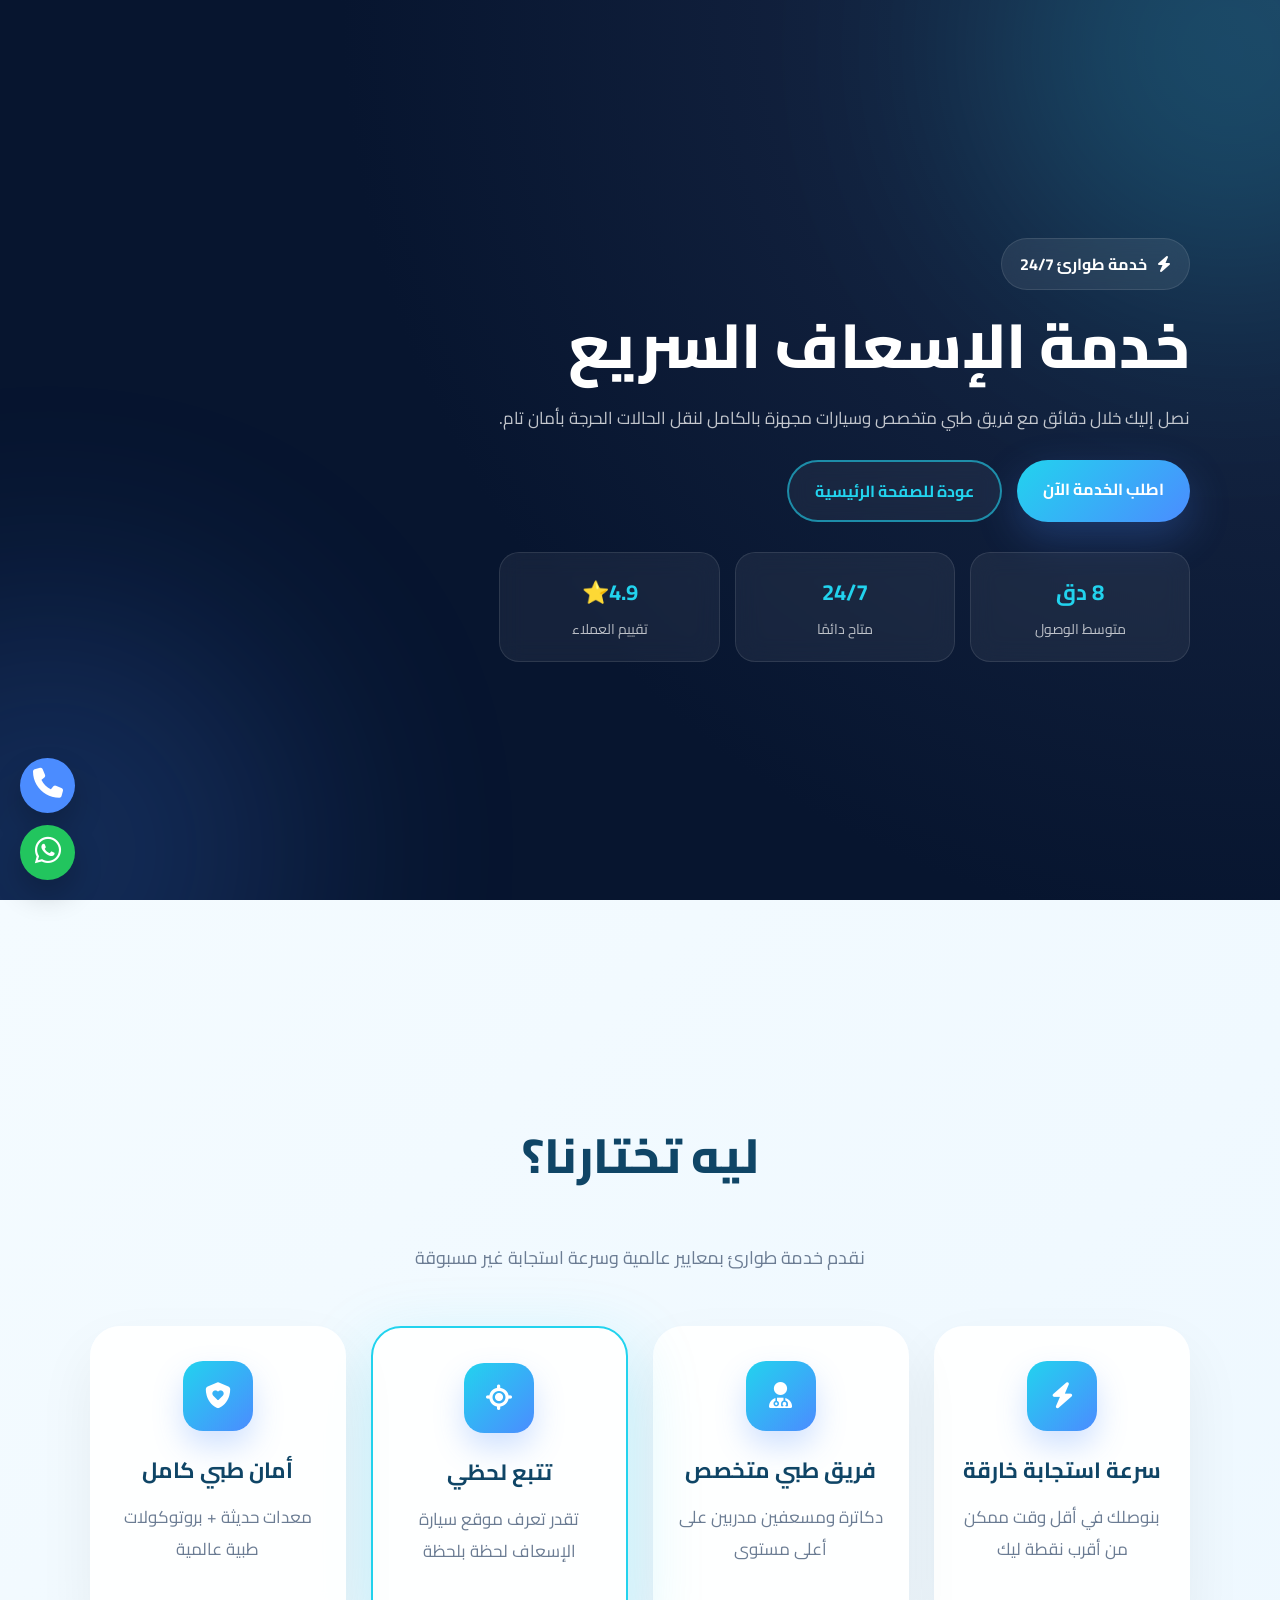
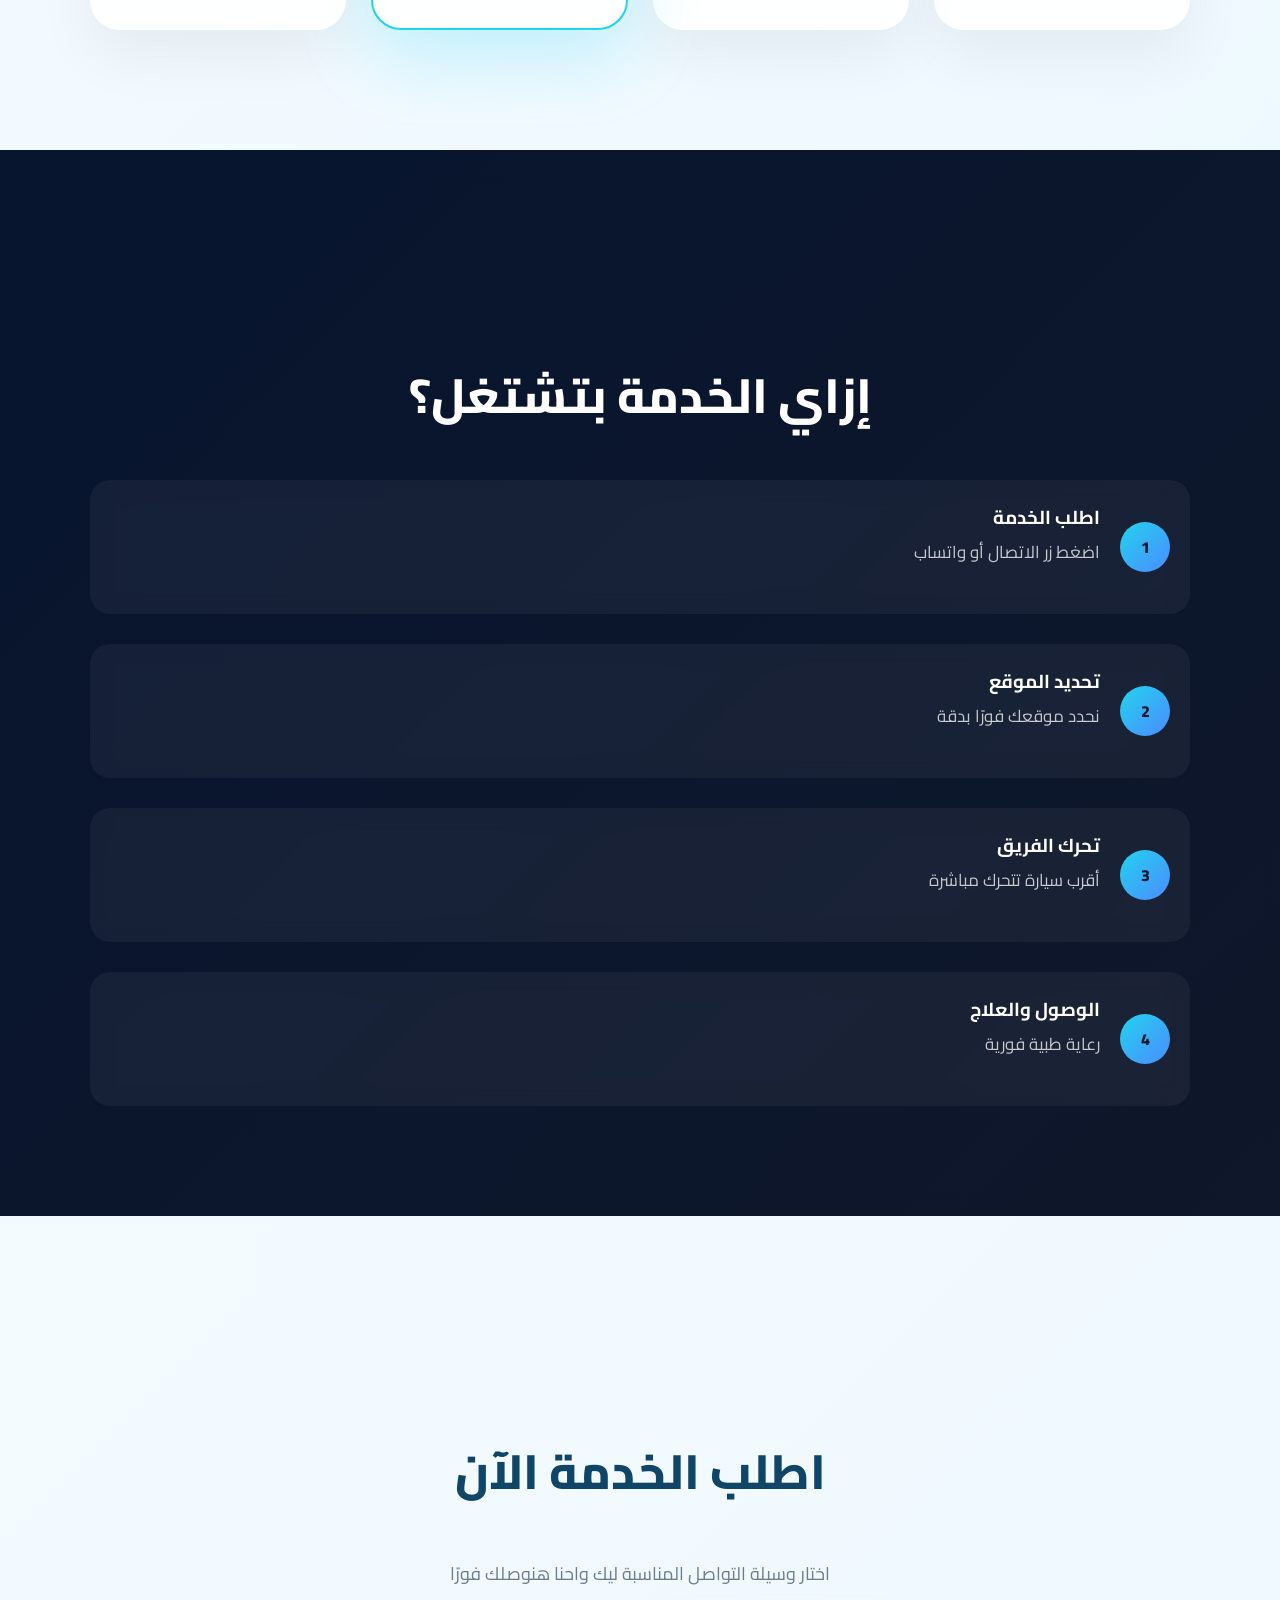
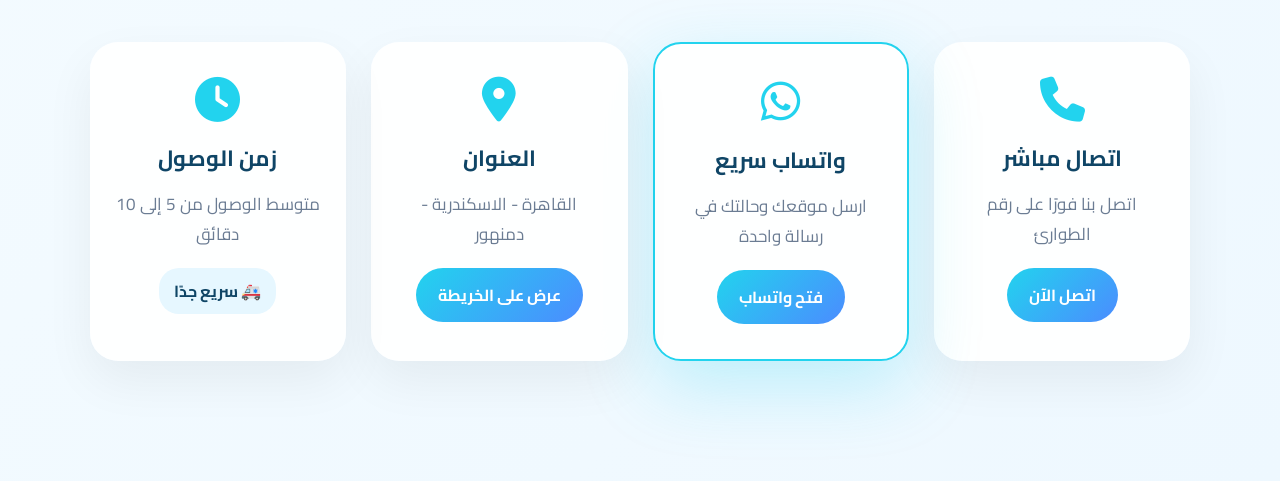
==== services.html @ 2111413b "mm" ====
<!doctype html>
<html lang="ar" dir="rtl">
	<head>
		<meta charset="UTF-8" />
		<meta name="viewport" content="width=device-width, initial-scale=1.0" />
		<title>تفاصيل الخدمة</title>

		<link
			href="https://fonts.googleapis.com/css2?family=Cairo:wght@400;600;700;800&display=swap"
			rel="stylesheet" />

		<link rel="stylesheet" href="services.css" />
		<script defer src="services.js"></script>

		<!-- Icons -->
		<link
			rel="stylesheet"
			href="https://cdnjs.cloudflare.com/ajax/libs/font-awesome/6.5.0/css/all.min.css" />
	</head>

	<body>
		<!-- FLOATING ACTION -->
		<div class="floating-actions">
			<a href="tel:+201107922778" class="fab call"
				><i class="fa fa-phone"></i
			></a>
			<a href="https://wa.me/201107922778" class="fab whatsapp"
				><i class="fa-brands fa-whatsapp"></i
			></a>
		</div>

		<!-- HERO -->
		<section class="service-hero">
			<div class="overlay"></div>

			<div class="hero-content">
				<span class="badge"><i class="fa fa-bolt"></i> خدمة طوارئ 24/7</span>

				<h1>خدمة الإسعاف السريع</h1>

				<p>
					نصل إليك خلال دقائق مع فريق طبي متخصص وسيارات مجهزة بالكامل لنقل
					الحالات الحرجة بأمان تام.
				</p>

				<div class="hero-buttons">
					<a href="tel:+201107922778" class="btn primary">اطلب الخدمة الآن</a>
					<a href="index.html" class="btn outline">عودة للصفحة الرئيسية </a>
				</div>

				<div class="stats-mini">
					<div>
						<h3>8 دق</h3>
						<span>متوسط الوصول</span>
					</div>
					<div>
						<h3>24/7</h3>
						<span>متاح دائمًا</span>
					</div>
					<div>
						<h3>4.9⭐</h3>
						<span>تقييم العملاء</span>
					</div>
				</div>
			</div>
		</section>

		<section class="why-premium">
			<h2 class="section-title">ليه تختارنا؟</h2>
			<p class="sub-title">
				نقدم خدمة طوارئ بمعايير عالمية وسرعة استجابة غير مسبوقة
			</p>

			<div class="why-container">
				<div class="why-card reveal">
					<div class="icon-box"><i class="fa fa-bolt"></i></div>
					<h3>سرعة استجابة خارقة</h3>
					<p>بنوصلك في أقل وقت ممكن من أقرب نقطة ليك</p>
				</div>

				<div class="why-card reveal">
					<div class="icon-box"><i class="fa fa-user-doctor"></i></div>
					<h3>فريق طبي متخصص</h3>
					<p>دكاترة ومسعفين مدربين على أعلى مستوى</p>
				</div>

				<div class="why-card reveal highlight">
					<div class="icon-box"><i class="fa fa-location-crosshairs"></i></div>
					<h3>تتبع لحظي</h3>
					<p>تقدر تعرف موقع سيارة الإسعاف لحظة بلحظة</p>
				</div>

				<div class="why-card reveal">
					<div class="icon-box"><i class="fa fa-shield-heart"></i></div>
					<h3>أمان طبي كامل</h3>
					<p>معدات حديثة + بروتوكولات طبية عالمية</p>
				</div>
			</div>
		</section>

		<!-- STEPS -->
		<section class="steps" id="steps">
			<h2 class="section-title light">إزاي الخدمة بتشتغل؟</h2>

			<div class="timeline">
				<div class="step reveal">
					<span>1</span>
					<div>
						<h3>اطلب الخدمة</h3>
						<p>اضغط زر الاتصال أو واتساب</p>
					</div>
				</div>

				<div class="step reveal">
					<span>2</span>
					<div>
						<h3>تحديد الموقع</h3>
						<p>نحدد موقعك فورًا بدقة</p>
					</div>
				</div>

				<div class="step reveal">
					<span>3</span>
					<div>
						<h3>تحرك الفريق</h3>
						<p>أقرب سيارة تتحرك مباشرة</p>
					</div>
				</div>

				<div class="step reveal">
					<span>4</span>
					<div>
						<h3>الوصول والعلاج</h3>
						<p>رعاية طبية فورية</p>
					</div>
				</div>
			</div>
		</section>

		<!-- CONTACT -->
		<section class="contact-premium" id="contact">
			<h2 class="section-title">اطلب الخدمة الآن</h2>
			<p class="sub-title">
				اختار وسيلة التواصل المناسبة ليك واحنا هنوصلك فورًا
			</p>

			<div class="contact-grid">
				<!-- PHONE -->
				<div class="contact-card reveal">
					<i class="fa fa-phone"></i>
					<h3>اتصال مباشر</h3>
					<p>اتصل بنا فورًا على رقم الطوارئ</p>
					<a href="tel:+201107922778" class="contact-btn">اتصل الآن</a>
				</div>

				<!-- WHATSAPP -->
				<div class="contact-card reveal highlight">
					<i class="fa-brands fa-whatsapp"></i>
					<h3>واتساب سريع</h3>
					<p>ارسل موقعك وحالتك في رسالة واحدة</p>
					<a href="https://wa.me/201107922778" class="contact-btn"
						>فتح واتساب</a
					>
				</div>

				<!-- ADDRESS -->
				<div class="contact-card reveal">
					<i class="fa fa-location-dot"></i>
					<h3>العنوان</h3>
					<p>القاهرة - الاسكندرية - دمنهور</p>
					<a href="index.html#site" class="contact-btn">عرض على الخريطة</a>
				</div>

				<!-- RESPONSE TIME -->
				<div class="contact-card reveal">
					<i class="fa fa-clock"></i>
					<h3>زمن الوصول</h3>
					<p>متوسط الوصول من 5 إلى 10 دقائق</p>
					<span class="badge-time">🚑 سريع جدًا</span>
				</div>
			</div>
		</section>
	</body>
</html>
---- services.css ----
/* =========================
   GLOBAL PREMIUM UPGRADE
========================= */

* {
	margin: 0;
	padding: 0;
	box-sizing: border-box;
	font-family: "Cairo", sans-serif;
}

body {
	background: #f4fbff;
	overflow-x: hidden;
	color: #0f4566;
}

/* Smooth scrolling */
html {
	scroll-behavior: smooth;
}

/* =========================
   HERO (ULTRA PREMIUM)
========================= */

.service-hero {
	min-height: 100vh;
	display: flex;
	align-items: center;
	padding: 100px 7%;
	position: relative;
	overflow: hidden;

	background: radial-gradient(circle at top right, #1b2b4a, #07152f 60%);
}

/* Animated glow blobs */
.service-hero::before,
.service-hero::after {
	content: "";
	position: absolute;
	width: 500px;
	height: 500px;
	border-radius: 50%;
	filter: blur(120px);
	opacity: 0.2;
	animation: floatGlow 8s ease-in-out infinite;
}

.service-hero::before {
	background: #22d3ee;
	top: -200px;
	right: -200px;
}

.service-hero::after {
	background: #4b8cff;
	bottom: -200px;
	left: -200px;
	animation-delay: 2s;
}

@keyframes floatGlow {
	0%,
	100% {
		transform: translateY(0) scale(1);
	}
	50% {
		transform: translateY(40px) scale(1.1);
	}
}

/* HERO CONTENT */
.hero-content {
	position: relative;
	max-width: 750px;
	animation: fadeUp 1s ease;
}

@keyframes fadeUp {
	from {
		opacity: 0;
		transform: translateY(40px);
	}
	to {
		opacity: 1;
		transform: translateY(0);
	}
}

/* BADGE */
.badge {
	display: inline-flex;
	align-items: center;
	gap: 10px;

	padding: 10px 18px;
	border-radius: 50px;

	background: rgba(255, 255, 255, 0.08);
	backdrop-filter: blur(12px);

	color: #fff;
	font-weight: 700;

	border: 1px solid rgba(255, 255, 255, 0.1);

	margin-bottom: 18px;
	transition: 0.3s;
}

.badge:hover {
	transform: translateY(-2px);
}

/* TITLE */
h1 {
	font-size: clamp(38px, 5vw, 62px);
	font-weight: 800;
	color: #fff;
	line-height: 1.2;
	margin-bottom: 18px;
}

/* TEXT */
p {
	font-size: 17px;
	line-height: 2;
	color: rgba(255, 255, 255, 0.75);
	margin-bottom: 25px;
}

/* =========================
   BUTTONS
========================= */

.hero-buttons {
	display: flex;
	gap: 15px;
	flex-wrap: wrap;
}

.btn {
	padding: 14px 26px;
	border-radius: 50px;
	font-weight: 700;
	text-decoration: none;
	transition: 0.35s;
	position: relative;
	overflow: hidden;
}

/* PRIMARY */
.primary {
	background: linear-gradient(135deg, #22d3ee, #4b8cff);
	color: white;
	box-shadow: 0 15px 40px rgba(75, 140, 255, 0.25);
}

.primary:hover {
	transform: translateY(-5px);
}

/* OUTLINE */
.outline {
	border: 2px solid rgba(34, 211, 238, 0.6);
	color: #22d3ee;
	background: rgba(255, 255, 255, 0.05);
	backdrop-filter: blur(10px);
}

.outline:hover {
	background: #22d3ee;
	color: #07152f;
	transform: translateY(-5px);
}

/* =========================
   MINI STATS (ULTRA CARD)
========================= */

.stats-mini {
	display: flex;
	gap: 15px;
	margin-top: 30px;
	flex-wrap: wrap;
}

.stats-mini div {
	flex: 1;
	min-width: 120px;

	background: rgba(255, 255, 255, 0.06);
	border: 1px solid rgba(255, 255, 255, 0.1);

	padding: 18px;
	border-radius: 20px;

	text-align: center;
	backdrop-filter: blur(12px);

	transition: 0.3s;
}

.stats-mini div:hover {
	transform: translateY(-6px);
	background: rgba(255, 255, 255, 0.1);
}

.stats-mini h3 {
	color: #22d3ee;
	font-size: 22px;
}

.stats-mini span {
	color: rgba(255, 255, 255, 0.7);
	font-size: 14px;
}

/* =========================
   WHY SECTION (CARDS ULTRA)
========================= */

.section-title {
	text-align: center;
	font-size: clamp(30px, 4vw, 48px);
	margin: 90px 0 40px;
	font-weight: 800;
}

.grid {
	display: grid;
	grid-template-columns: repeat(auto-fit, minmax(230px, 1fr));
	gap: 25px;
	padding: 0 7%;
}

.card {
	background: rgba(255, 255, 255, 0.9);
	backdrop-filter: blur(15px);

	border-radius: 25px;
	padding: 35px;

	text-align: center;

	box-shadow: 0 20px 50px rgba(0, 0, 0, 0.06);

	transition: 0.4s;
	position: relative;
	overflow: hidden;
}

.card::before {
	content: "";
	position: absolute;
	top: 0;
	left: 0;
	width: 100%;
	height: 0%;
	background: linear-gradient(135deg, #22d3ee, #4b8cff);
	transition: 0.4s;
	z-index: 0;
}

.card:hover::before {
	height: 100%;
}

.card * {
	position: relative;
	z-index: 2;
}

.card:hover {
	transform: translateY(-12px);
}

.card i {
	font-size: 40px;
	color: #22d3ee;
	margin-bottom: 15px;
	transition: 0.3s;
}

.card:hover i,
.card:hover h3,
.card:hover p {
	color: #fff;
}

/* =========================
   STEPS (PREMIUM TIMELINE)
========================= */

.steps {
	background: linear-gradient(135deg, #07152f, #0f172a);
	color: white;
	padding: 110px 7%;
}

.timeline {
	display: flex;
	flex-direction: column;
	gap: 30px;
}

.step {
	display: flex;
	gap: 20px;
	align-items: center;

	padding: 20px;
	border-radius: 20px;

	background: rgba(255, 255, 255, 0.05);
	backdrop-filter: blur(10px);

	transition: 0.4s;
}

.step:hover {
	transform: translateX(-8px);
	background: rgba(255, 255, 255, 0.08);
}

.step span {
	width: 50px;
	height: 50px;
	border-radius: 50%;

	display: flex;
	align-items: center;
	justify-content: center;

	background: linear-gradient(135deg, #22d3ee, #4b8cff);
	font-weight: 800;
	color: #07152f;
}

/* =========================
   CONTACT (ULTRA CLEAN)
========================= */

.contact {
	padding: 110px 7%;
}

.contact-box {
	max-width: 650px;
	margin: auto;

	display: flex;
	flex-direction: column;
	gap: 15px;

	background: white;
	padding: 40px;
	border-radius: 30px;

	box-shadow: 0 25px 60px rgba(0, 0, 0, 0.08);
}

input,
textarea {
	padding: 15px;
	border-radius: 15px;

	border: 2px solid transparent;
	background: #f4fbff;

	transition: 0.3s;
}

input:focus,
textarea:focus {
	border-color: #22d3ee;
	outline: none;
	transform: scale(1.02);
}

button {
	padding: 15px;
	border: none;
	border-radius: 20px;

	background: linear-gradient(135deg, #22d3ee, #4b8cff);
	color: white;

	font-weight: 700;
	cursor: pointer;

	transition: 0.3s;
}

button:hover {
	transform: translateY(-5px);
	box-shadow: 0 20px 40px rgba(75, 140, 255, 0.25);
}

/* =========================
   FLOATING BUTTONS
========================= */

.floating-actions {
	position: fixed;
	bottom: 20px;
	left: 20px;
	display: flex;
	flex-direction: column;
	gap: 12px;
	z-index: 999;
}

.fab {
	width: 55px;
	height: 55px;

	display: flex;
	align-items: center;
	justify-content: center;

	border-radius: 50%;
	color: white;

	box-shadow: 0 15px 30px rgba(0, 0, 0, 0.2);

	transition: 0.3s;
}

.fab:hover {
	transform: scale(1.1) rotate(5deg);
}

.call {
	background: #4b8cff;
	text-align: center;
}
.whatsapp {
	background: #22c55e;
	text-align: center;
}

.call i {
	text-align: center;
	font-size: 30px;
	padding: 10px;
}

.whatsapp i {
	text-align: center;
	font-size: 30px;
	padding: 10px;
}

/* =========================
   SCROLL REVEAL
========================= */

.reveal {
	opacity: 0;
	transform: translateY(60px);
	transition: 0.8s ease;
}

.reveal.active {
	opacity: 1;
	transform: translateY(0);
}

/* =========================
   CONTACT PREMIUM HUB
========================= */

.contact-premium {
	padding: 120px 7%;
	background: linear-gradient(135deg, #f4fbff, #eef8ff);
	text-align: center;
}

/* TITLE */
.sub-title {
	color: #6b7c93;
	margin-bottom: 50px;
	font-size: 18px;
}

/* GRID */
.contact-grid {
	display: grid;
	grid-template-columns: repeat(auto-fit, minmax(240px, 1fr));
	gap: 25px;
}

/* CARD */
.contact-card {
	background: rgba(255, 255, 255, 0.9);
	backdrop-filter: blur(15px);

	padding: 35px 25px;
	border-radius: 28px;

	box-shadow: 0 20px 50px rgba(0, 0, 0, 0.06);

	transition: 0.4s;
	position: relative;
	overflow: hidden;
}

/* Hover glow layer */
.contact-card::before {
	content: "";
	position: absolute;
	top: 0;
	left: 0;

	width: 100%;
	height: 0%;

	background: linear-gradient(135deg, #22d3ee, #4b8cff);
	transition: 0.4s;
	z-index: 0;
}

.contact-card:hover::before {
	height: 100%;
}

.contact-card * {
	position: relative;
	z-index: 2;
}

.contact-card:hover {
	transform: translateY(-12px);
}

/* ICON */
.contact-card i {
	font-size: 45px;
	color: #22d3ee;
	margin-bottom: 15px;
	transition: 0.3s;
}

.contact-card h3 {
	font-size: 22px;
	color: #0f4566;
	margin-bottom: 10px;
}

.contact-card p {
	color: #6b7c93;
	line-height: 1.8;
	margin-bottom: 18px;
}

/* BUTTON */
.contact-btn {
	display: inline-block;
	padding: 12px 22px;

	border-radius: 30px;
	text-decoration: none;

	background: linear-gradient(135deg, #22d3ee, #4b8cff);
	color: white;

	font-weight: 700;

	transition: 0.3s;
}

.contact-btn:hover {
	transform: scale(1.05);
}

/* SPECIAL BADGE */
.badge-time {
	display: inline-block;
	padding: 8px 15px;
	border-radius: 20px;

	background: #e6f7ff;
	color: #0f4566;

	font-weight: 700;
}

/* HIGHLIGHT CARD */
.highlight {
	border: 2px solid #22d3ee;
	box-shadow: 0 20px 60px rgba(34, 211, 238, 0.2);
}

/* =========================
   RESPONSIVE IMPROVEMENTS
========================= */

@media (max-width: 768px) {
	.contact-premium {
		padding: 80px 5%;
	}

	.contact-card {
		padding: 28px 20px;
	}

	.contact-card i {
		font-size: 38px;
	}
}

@media (max-width: 480px) {
	.contact-grid {
		grid-template-columns: 1fr;
	}

	.sub-title {
		font-size: 15px;
	}

	.contact-card h3 {
		font-size: 20px;
	}
}

/* =========================
   REVEAL ANIMATION FIX
========================= */

.reveal {
	opacity: 0;
	transform: translateY(50px);
	transition: 0.8s ease;
}

.reveal.active {
	opacity: 1;
	transform: translateY(0);
}

/* =========================
   WHY CHOOSE US PREMIUM
========================= */

.why-premium {
	padding: 120px 7%;
	background: linear-gradient(135deg, #f4fbff, #eef8ff);
	text-align: center;
}

/* subtitle */
.sub-title {
	color: #6b7c93;
	margin-bottom: 50px;
	font-size: 18px;
}

/* container */
.why-container {
	display: grid;
	grid-template-columns: repeat(auto-fit, minmax(240px, 1fr));
	gap: 25px;
}

/* CARD */
.why-card {
	background: rgba(255, 255, 255, 0.9);
	backdrop-filter: blur(16px);

	padding: 35px 25px;
	border-radius: 30px;

	box-shadow: 0 25px 60px rgba(0, 0, 0, 0.06);

	transition: 0.4s ease;
	position: relative;
	overflow: hidden;
}

/* glow layer */
.why-card::before {
	content: "";
	position: absolute;
	width: 100%;
	height: 0%;
	top: 0;
	left: 0;

	background: linear-gradient(135deg, #22d3ee, #4b8cff);
	transition: 0.4s;
	z-index: 0;
}

.why-card:hover::before {
	height: 100%;
}

.why-card * {
	position: relative;
	z-index: 2;
}

.why-card:hover {
	transform: translateY(-12px) scale(1.02);
}

/* ICON */
.icon-box {
	width: 70px;
	height: 70px;

	margin: 0 auto 18px;

	border-radius: 20px;

	background: linear-gradient(135deg, #22d3ee, #4b8cff);

	display: flex;
	align-items: center;
	justify-content: center;

	color: white;
	font-size: 26px;

	box-shadow: 0 15px 30px rgba(75, 140, 255, 0.25);

	transition: 0.4s;
}

/* text */
.why-card h3 {
	font-size: 22px;
	color: #0f4566;
	margin-bottom: 10px;
	transition: 0.3s;
}

.why-card p {
	color: #6b7c93;
	line-height: 1.9;
	transition: 0.3s;
}

/* hover effect text */
.why-card:hover h3,
.why-card:hover p {
	color: #fff;
}

.why-card:hover .icon-box {
	transform: rotate(-10deg) scale(1.1);
}

/* SPECIAL CARD */
.highlight {
	border: 2px solid #22d3ee;
	box-shadow: 0 25px 70px rgba(34, 211, 238, 0.25);
}

/* =========================
   RESPONSIVE
========================= */

@media (max-width: 768px) {
	.why-premium {
		padding: 80px 5%;
	}

	.why-card {
		padding: 28px 20px;
	}

	.icon-box {
		width: 60px;
		height: 60px;
		font-size: 22px;
	}
}

@media (max-width: 480px) {
	.why-container {
		grid-template-columns: 1fr;
	}

	.why-card h3 {
		font-size: 20px;
	}
}
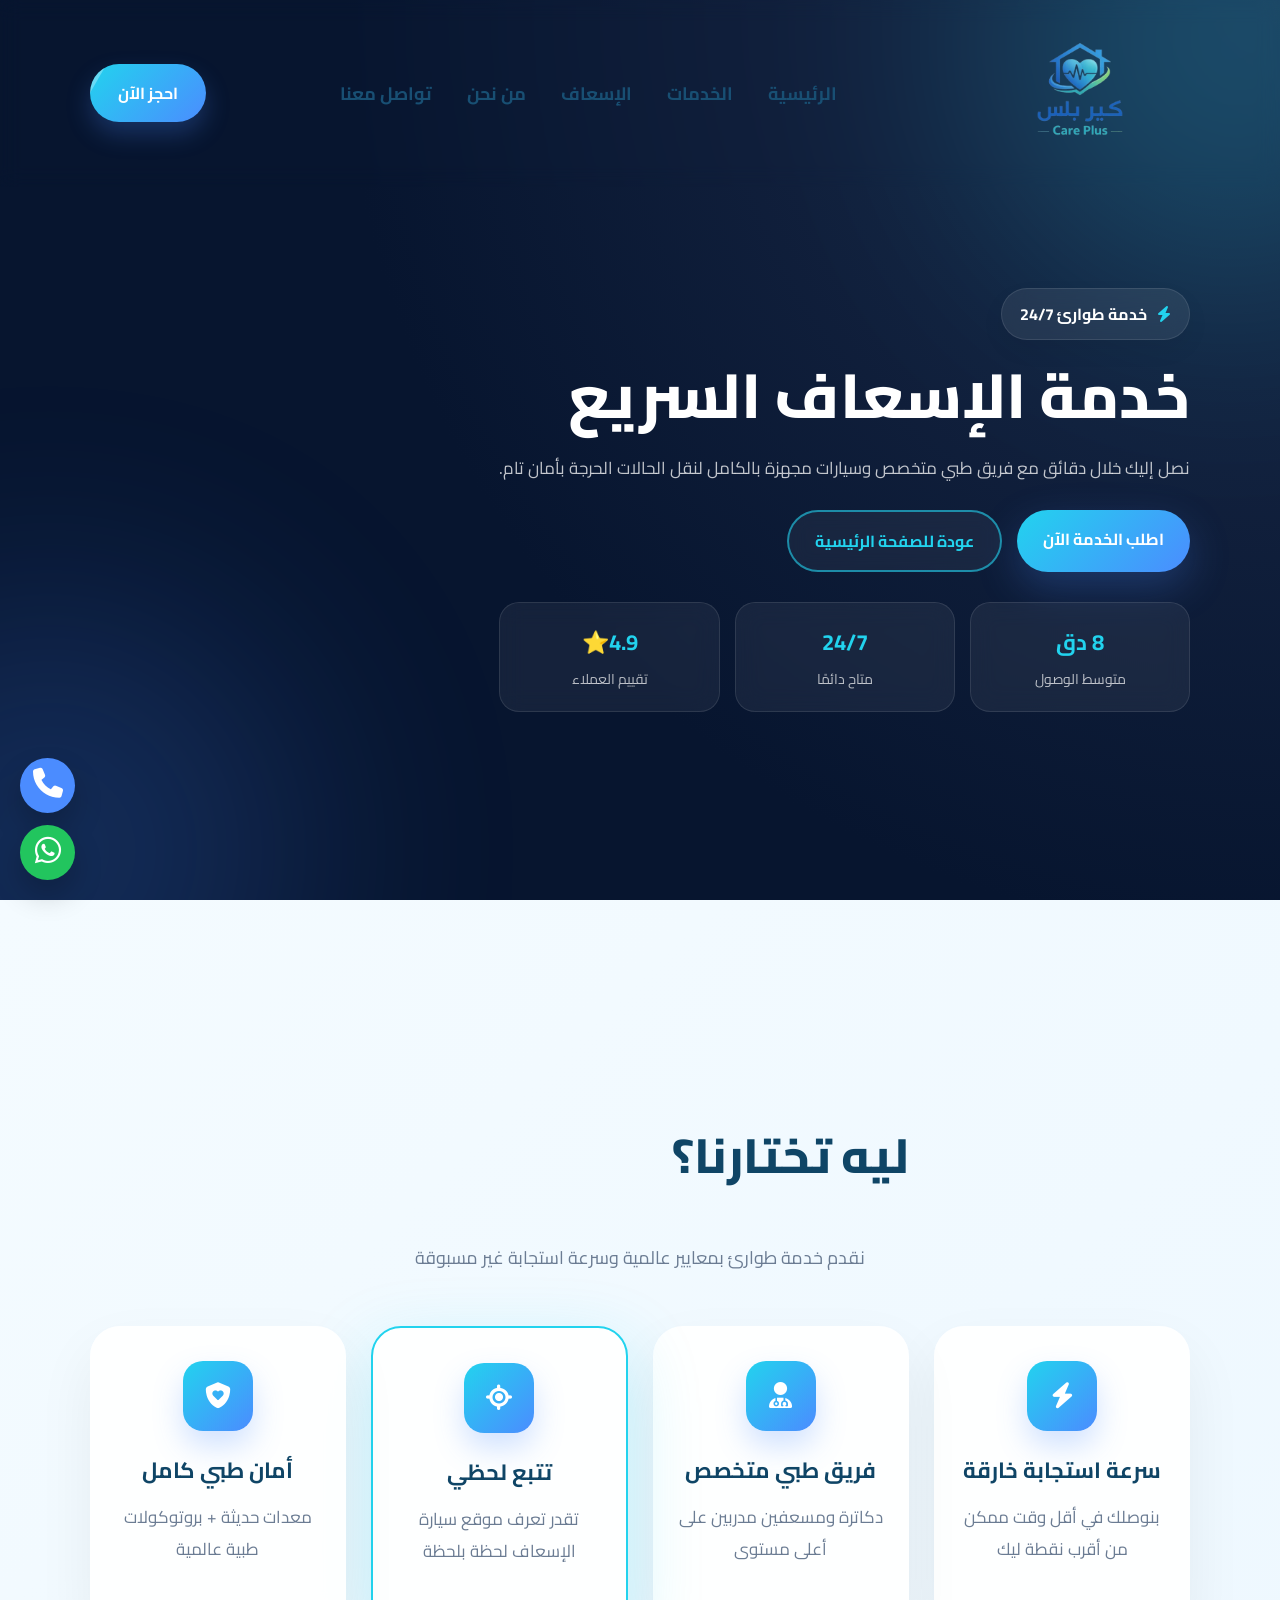
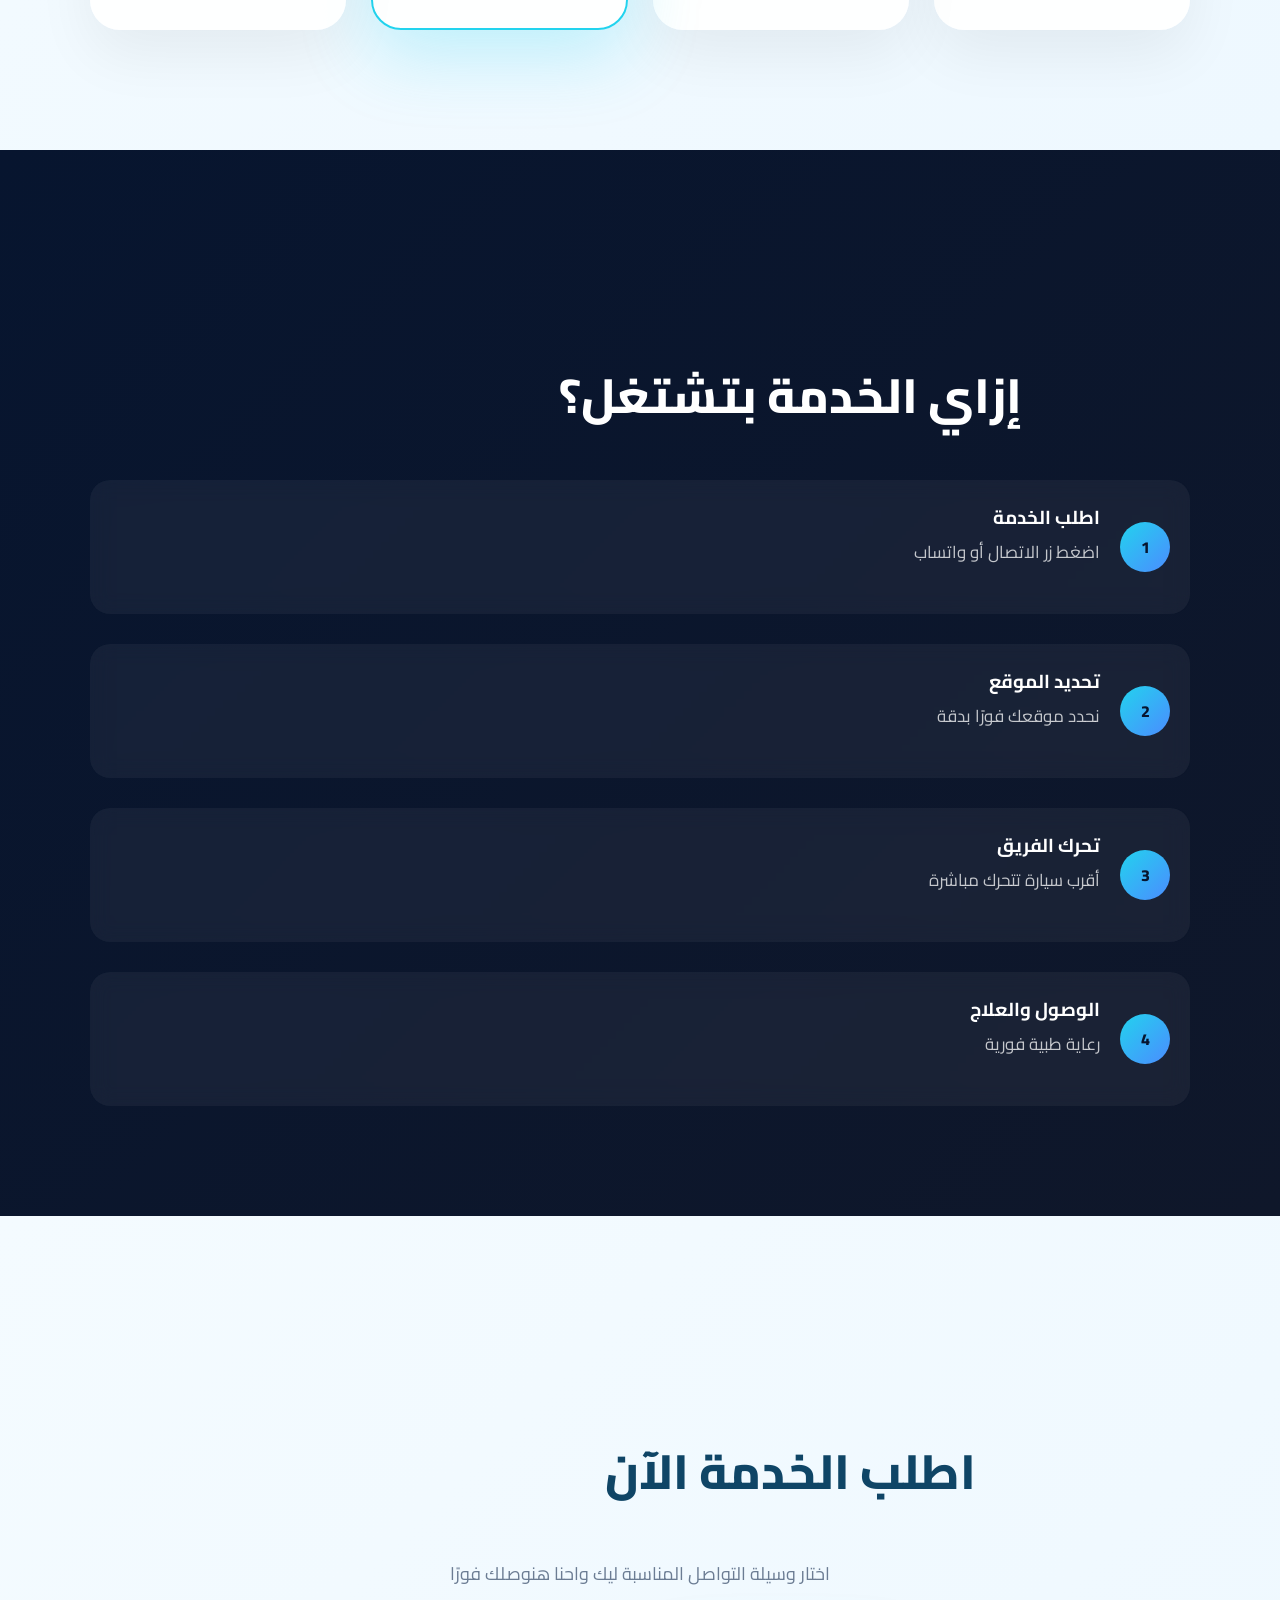
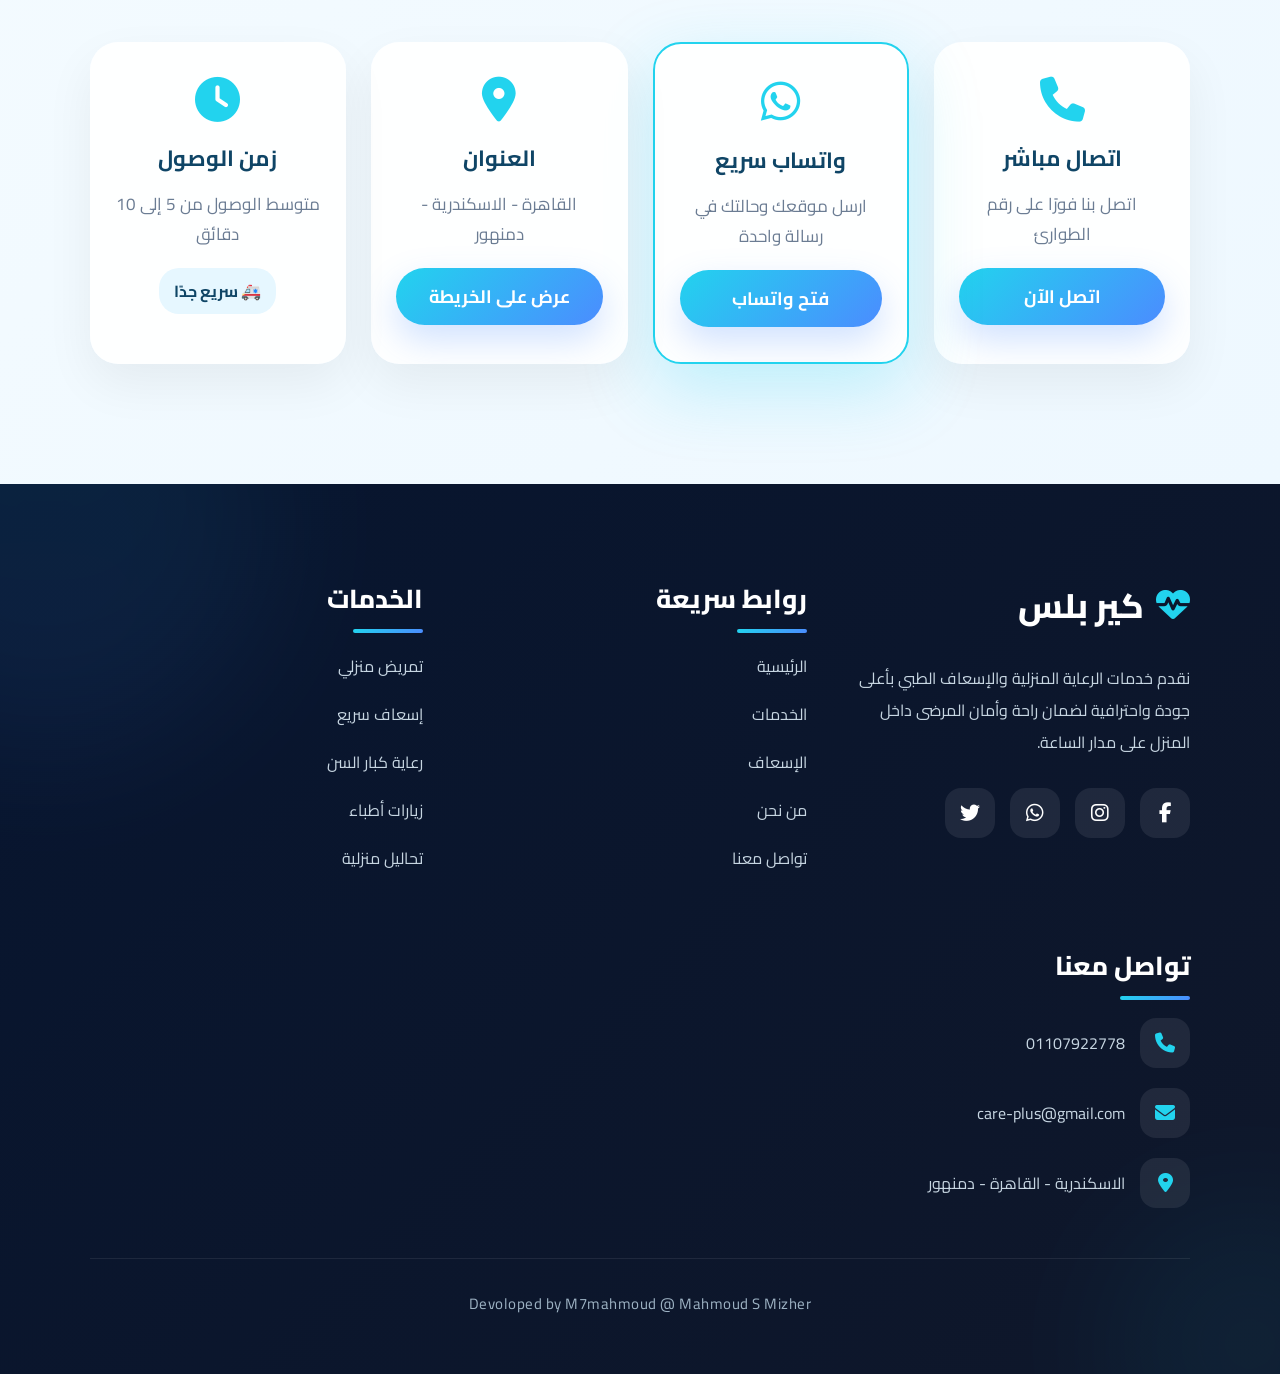
==== commit 90089a54: "edit" ====
--- a/services.html
+++ b/services.html
@@ -9,6 +9,7 @@
 			href="https://fonts.googleapis.com/css2?family=Cairo:wght@400;600;700;800&display=swap"
 			rel="stylesheet" />
 
+		<link rel="stylesheet" href="style.css" />
 		<link rel="stylesheet" href="services.css" />
 		<script defer src="services.js"></script>
 
@@ -31,9 +32,41 @@
 
 		<!-- HERO -->
 		<section class="service-hero">
-			<div class="overlay"></div>
-
-			<div class="hero-content">
+			<nav>
+				<!-- LOGO -->
+
+				<div class="logo">
+					<img
+						src="./images/photo_٢٠٢٦-٠٤-٢٩_١٧-١٥-٤٨-removebg-preview.png"
+						class="care-plus" />
+				</div>
+
+				<!-- NAV LINKS -->
+
+				<ul class="nav-links" id="navLinks">
+					<li><a href="#main">الرئيسية</a></li>
+					<li><a href="#services">الخدمات</a></li>
+					<li><a href="#ambulance">الإسعاف</a></li>
+					<li><a href="#about">من نحن</a></li>
+					<li><a href="#contact">تواصل معنا</a></li>
+				</ul>
+
+				<!-- BUTTON -->
+
+				<a href="tel:+201107922778" class="nav-btn"> احجز الآن </a>
+
+				<!-- MENU BUTTON -->
+
+				<div class="menu-toggle" id="menuToggle">
+					<i class="fa-solid fa-bars"></i>
+				</div>
+			</nav>
+
+			<!-- this is body -->
+
+			<!-- <div class="overlay"></div> -->
+
+			<div class="hero-content2">
 				<span class="badge"><i class="fa fa-bolt"></i> خدمة طوارئ 24/7</span>
 
 				<h1>خدمة الإسعاف السريع</h1>
@@ -43,7 +76,7 @@
 					الحالات الحرجة بأمان تام.
 				</p>
 
-				<div class="hero-buttons">
+				<div class="hero-buttons2">
 					<a href="tel:+201107922778" class="btn primary">اطلب الخدمة الآن</a>
 					<a href="index.html" class="btn outline">عودة للصفحة الرئيسية </a>
 				</div>
@@ -180,5 +213,113 @@
 				</div>
 			</div>
 		</section>
+
+		<!-- ================= FOOTER ================= -->
+
+		<footer class="footer">
+			<div class="footer-container">
+				<!-- ABOUT -->
+
+				<div class="footer-col hidden">
+					<div class="footer-logo">
+						<i class="fa-solid fa-heart-pulse"></i>
+						كير بلس
+					</div>
+
+					<p>
+						نقدم خدمات الرعاية المنزلية والإسعاف الطبي بأعلى جودة واحترافية
+						لضمان راحة وأمان المرضى داخل المنزل على مدار الساعة.
+					</p>
+
+					<div class="footer-socials">
+						<a href="https://www.facebook.com/share/1CH1vsWsck/"
+							><i class="fa-brands fa-facebook-f"></i
+						></a>
+
+						<a href="#"><i class="fa-brands fa-instagram"></i></a>
+
+						<a href="https://wa.me/201107922778?text=السلام عليكم"
+							><i class="fa-brands fa-whatsapp"></i
+						></a>
+
+						<a href="#"><i class="fa-brands fa-twitter"></i></a>
+					</div>
+				</div>
+
+				<!-- LINKS -->
+
+				<div class="footer-col hidden">
+					<h3>روابط سريعة</h3>
+
+					<ul>
+						<li><a href="#main">الرئيسية</a></li>
+
+						<li><a href="#services">الخدمات</a></li>
+
+						<li><a href="#ambulance">الإسعاف</a></li>
+
+						<li><a href="#about">من نحن</a></li>
+
+						<li><a href="#contact">تواصل معنا</a></li>
+					</ul>
+				</div>
+
+				<!-- SERVICES -->
+
+				<div class="footer-col hidden">
+					<h3>الخدمات</h3>
+
+					<ul>
+						<li><a href="#services">تمريض منزلي</a></li>
+
+						<li><a href="#services">إسعاف سريع</a></li>
+
+						<li><a href="#services">رعاية كبار السن</a></li>
+
+						<li><a href="#services">زيارات أطباء</a></li>
+
+						<li><a href="#services">تحاليل منزلية</a></li>
+					</ul>
+				</div>
+
+				<!-- 
+				<li><a href="#main">الرئيسية</a></li>
+					<li><a href="#services">الخدمات</a></li>
+					<li><a href="#ambulance">الإسعاف</a></li>
+					<li><a href="#about">من نحن</a></li>
+					<li><a href="#contact">تواصل معنا</a></li> -->
+
+				<!-- CONTACT -->
+
+				<div class="footer-col hidden">
+					<h3>تواصل معنا</h3>
+
+					<div class="footer-contact">
+						<div>
+							<i class="fa-solid fa-phone"></i>
+							<span>01107922778</span>
+						</div>
+
+						<div>
+							<i class="fa-solid fa-envelope"></i>
+							<span>care-plus@gmail.com</span>
+						</div>
+
+						<div>
+							<i class="fa-solid fa-location-dot"></i>
+							<span>الاسكندرية - القاهرة - دمنهور</span>
+						</div>
+					</div>
+				</div>
+			</div>
+
+			<!-- BOTTOM -->
+
+			<div class="footer-bottom">
+				<p>Devoloped by M7mahmoud @ Mahmoud S Mizher</p>
+			</div>
+		</footer>
+
+		<script src="script.js"></script>
 	</body>
 </html>
--- a/style.css
+++ b/style.css
@@ -0,0 +1,3614 @@
+/* =========================================================
+                        GLOBAL
+========================================================= */
+
+* {
+	margin: 0;
+	padding: 0;
+	box-sizing: border-box;
+	font-family: "Cairo", sans-serif;
+}
+
+html {
+	scroll-behavior: smooth;
+}
+
+body {
+	overflow-x: hidden;
+	background: #f4fbff;
+}
+
+/* FIX OVERFLOW */
+
+img {
+	max-width: 100%;
+	display: block;
+}
+
+section,
+div,
+nav {
+	max-width: 100%;
+}
+
+/* =========================================================
+                        SCROLLBAR
+========================================================= */
+
+::-webkit-scrollbar {
+	width: 10px;
+}
+
+::-webkit-scrollbar-track {
+	background: #eaf7ff;
+}
+
+::-webkit-scrollbar-thumb {
+	background: linear-gradient(#22d3ee, #4b8cff);
+	border-radius: 30px;
+}
+
+/* =========================================================
+                        ANIMATIONS
+========================================================= */
+
+@keyframes floating {
+	0% {
+		transform: translateY(0px);
+	}
+
+	50% {
+		transform: translateY(-15px);
+	}
+
+	100% {
+		transform: translateY(0px);
+	}
+}
+
+@keyframes pulseMove {
+	0% {
+		transform: scale(1) translate(0, 0);
+	}
+
+	50% {
+		transform: scale(1.15) translate(30px, -20px);
+	}
+
+	100% {
+		transform: scale(1) translate(0, 0);
+	}
+}
+
+@keyframes fadeRight {
+	from {
+		opacity: 0;
+		transform: translateX(-80px);
+	}
+
+	to {
+		opacity: 1;
+		transform: translateX(0);
+	}
+}
+
+@keyframes fadeLeft {
+	from {
+		opacity: 0;
+		transform: translateX(80px);
+	}
+
+	to {
+		opacity: 1;
+		transform: translateX(0);
+	}
+}
+
+@keyframes glowText {
+	0% {
+		text-shadow: 0 0 0px #22d3ee;
+	}
+
+	50% {
+		text-shadow: 0 0 15px #22d3ee;
+	}
+
+	100% {
+		text-shadow: 0 0 0px #22d3ee;
+	}
+}
+
+@keyframes badgePulse {
+	0% {
+		transform: scale(1);
+	}
+
+	50% {
+		transform: scale(1.03);
+	}
+
+	100% {
+		transform: scale(1);
+	}
+}
+
+@keyframes navSlide {
+	from {
+		transform: translateY(-100%);
+		opacity: 0;
+	}
+
+	to {
+		transform: translateY(0);
+		opacity: 1;
+	}
+}
+
+/* =========================================================
+                        HERO
+========================================================= */
+
+.hero {
+	width: 100%;
+	min-height: 100vh;
+
+	background:
+		linear-gradient(
+			to left,
+			rgba(255, 255, 255, 0.92),
+			rgba(255, 255, 255, 0.78)
+		),
+		url("./images/photo_٢٠٢٦-٠٤-٢٩_١٦-٢٨-٣٩.jpg");
+
+	background-size: cover;
+	background-position: center;
+
+	position: relative;
+	overflow: hidden;
+}
+
+/* GLOW EFFECTS */
+
+.hero::before {
+	content: "";
+	position: absolute;
+	width: 500px;
+	height: 500px;
+	border-radius: 50%;
+	background: linear-gradient(#22d3ee, #4b8cff);
+	top: -200px;
+	left: -200px;
+	opacity: 0.15;
+	filter: blur(70px);
+	animation: pulseMove 8s linear infinite;
+}
+
+.hero::after {
+	content: "";
+	position: absolute;
+	width: 350px;
+	height: 350px;
+	border-radius: 50%;
+	background: #22d3ee;
+	right: -100px;
+	bottom: -100px;
+	opacity: 0.12;
+	filter: blur(70px);
+	animation: pulseMove 6s linear infinite alternate;
+}
+
+/* =========================================================
+                        NAVBAR
+========================================================= */
+
+nav {
+	width: 100%;
+	padding: 20px 7%;
+
+	display: flex;
+	align-items: center;
+	justify-content: space-between;
+
+	position: absolute;
+	top: 0;
+	left: 0;
+
+	z-index: 1000;
+
+	background: transparent;
+
+	backdrop-filter: blur(10px);
+
+	transition: 0.4s ease;
+}
+
+nav.active {
+	position: fixed;
+	background: rgba(255, 255, 255, 0.9);
+	backdrop-filter: blur(14px);
+	padding: 14px 7%;
+	box-shadow: 0 10px 30px rgba(0, 0, 0, 0.08);
+
+	animation: navSlide 0.5s ease;
+}
+
+/* LOGO */
+
+.logo {
+	display: flex;
+	align-items: center;
+	gap: 10px;
+
+	font-size: 30px;
+	font-weight: 800;
+
+	color: #0f4566;
+
+	z-index: 1001;
+}
+
+.logo .care-plus {
+	width: clamp(140px, 18vw, 220px);
+	height: auto;
+
+	transition: 0.4s ease;
+}
+
+nav.active .care-plus {
+	transform: scale(0.92);
+}
+
+/* NAV LINKS */
+
+.nav-links {
+	list-style: none;
+
+	display: flex;
+	align-items: center;
+	gap: 35px;
+}
+
+.nav-links li a {
+	text-decoration: none;
+	color: #184f73;
+
+	font-size: 18px;
+	font-weight: 700;
+
+	position: relative;
+
+	transition: 0.35s ease;
+}
+
+.nav-links li a::after {
+	content: "";
+
+	position: absolute;
+	left: 0;
+	bottom: -8px;
+
+	width: 0%;
+	height: 3px;
+
+	border-radius: 30px;
+
+	background: linear-gradient(90deg, #06b6d4, #22d3ee, #38bdf8);
+
+	transition: 0.4s;
+}
+
+.nav-links li a:hover::after {
+	width: 100%;
+}
+
+.nav-links li a:hover {
+	color: #06b6d4;
+	text-shadow: 0 0 12px rgba(34, 211, 238, 0.4);
+}
+
+/* NAV BUTTON */
+
+.nav-btn {
+	padding: 14px 28px;
+	border-radius: 50px;
+
+	background: linear-gradient(135deg, #22d3ee, #4b8cff);
+
+	color: #fff;
+	text-decoration: none;
+	font-weight: 700;
+
+	box-shadow: 0 12px 25px rgba(75, 140, 255, 0.25);
+
+	position: relative;
+	overflow: hidden;
+
+	transition: 0.3s;
+}
+
+.nav-btn:hover {
+	transform: translateY(-4px);
+}
+
+.nav-btn::before {
+	content: "";
+
+	position: absolute;
+	top: 0;
+	left: -100%;
+
+	width: 100%;
+	height: 100%;
+
+	background: rgba(255, 255, 255, 0.3);
+
+	transform: skewX(-30deg);
+
+	transition: 0.7s;
+}
+
+.nav-btn:hover::before {
+	left: 120%;
+}
+
+/* MENU */
+
+.menu-toggle {
+	display: none;
+
+	width: 50px;
+	height: 50px;
+
+	border-radius: 15px;
+
+	background: linear-gradient(135deg, #22d3ee, #4b8cff);
+
+	color: #fff;
+
+	font-size: 22px;
+
+	cursor: pointer;
+
+	align-items: center;
+	justify-content: center;
+
+	box-shadow: 0 10px 25px rgba(75, 140, 255, 0.25);
+}
+
+/* =========================================================
+                        HERO CONTENT
+========================================================= */
+
+.hero-content {
+	width: 100%;
+
+	padding: 180px 7% 100px;
+
+	display: flex;
+	align-items: center;
+	justify-content: space-between;
+
+	gap: 60px;
+
+	position: relative;
+	z-index: 2;
+}
+
+/* LEFT */
+
+.left {
+	flex: 1;
+
+	animation: fadeRight 1.2s ease;
+}
+
+.badge {
+	display: inline-flex;
+	align-items: center;
+	gap: 10px;
+
+	padding: 14px 24px;
+
+	border-radius: 50px;
+
+	background: rgba(255, 255, 255, 0.8);
+
+	backdrop-filter: blur(8px);
+
+	color: #0f4566;
+	font-weight: 700;
+
+	margin-bottom: 30px;
+
+	box-shadow: 0 10px 25px rgba(0, 0, 0, 0.06);
+
+	animation: badgePulse 3s infinite;
+}
+
+.badge i {
+	color: #22d3ee;
+}
+
+.left h1 {
+	font-size: clamp(34px, 6vw, 74px);
+	line-height: 1.25;
+
+	color: #0f4566;
+
+	margin-bottom: 25px;
+
+	font-weight: 800;
+}
+
+.left h1 span {
+	color: #22d3ee;
+
+	display: inline-block;
+
+	animation: glowText 2s ease infinite;
+}
+
+.left p {
+	font-size: clamp(15px, 2vw, 21px);
+
+	line-height: 2;
+
+	color: #4f7088;
+
+	max-width: 700px;
+
+	margin-bottom: 40px;
+
+	font-weight: 600;
+}
+
+/* BUTTONS */
+
+.buttons {
+	display: flex;
+	flex-wrap: wrap;
+	gap: 20px;
+
+	margin-bottom: 45px;
+}
+
+.btn-primary,
+.btn-outline {
+	padding: 18px 40px;
+
+	border-radius: 50px;
+
+	text-decoration: none;
+
+	font-size: 18px;
+	font-weight: 700;
+
+	transition: 0.3s;
+}
+
+.btn-primary {
+	background: linear-gradient(135deg, #22d3ee, #4b8cff);
+	color: #fff;
+
+	box-shadow: 0 15px 35px rgba(75, 140, 255, 0.28);
+
+	position: relative;
+	overflow: hidden;
+}
+
+.btn-primary:hover {
+	transform: translateY(-5px);
+}
+
+.btn-primary::before {
+	content: "";
+
+	position: absolute;
+	top: 0;
+	left: -100%;
+
+	width: 100%;
+	height: 100%;
+
+	background: rgba(255, 255, 255, 0.25);
+
+	transform: skewX(-30deg);
+
+	transition: 0.7s;
+}
+
+.btn-primary:hover::before {
+	left: 120%;
+}
+
+.btn-outline {
+	background: #fff;
+
+	border: 2px solid #dcecf6;
+
+	color: #0f4566;
+
+	box-shadow: 0 10px 30px rgba(0, 0, 0, 0.05);
+}
+
+.btn-outline:hover {
+	background: #22d3ee;
+	color: #fff;
+	border-color: #22d3ee;
+}
+
+/* FEATURES */
+
+.features {
+	display: flex;
+	flex-wrap: wrap;
+	gap: 20px;
+}
+
+.feature {
+	flex: 1 1 220px;
+	min-width: 250px;
+
+	background: rgba(255, 255, 255, 0.82);
+
+	backdrop-filter: blur(10px);
+
+	border-radius: 30px;
+
+	padding: 28px;
+
+	box-shadow: 0 15px 40px rgba(0, 0, 0, 0.07);
+
+	transition: 0.4s;
+}
+
+.feature:hover {
+	transform: translateY(-12px) scale(1.03);
+
+	box-shadow: 0 25px 60px rgba(75, 140, 255, 0.18);
+}
+
+.feature i {
+	width: 70px;
+	height: 70px;
+
+	border-radius: 22px;
+
+	background: linear-gradient(135deg, #22d3ee, #4b8cff);
+
+	color: #fff;
+
+	display: flex;
+	align-items: center;
+	justify-content: center;
+
+	font-size: 30px;
+
+	margin-bottom: 22px;
+
+	box-shadow: 0 12px 30px rgba(75, 140, 255, 0.25);
+
+	transition: 0.4s;
+}
+
+.feature:hover i {
+	transform: rotate(-8deg) scale(1.1);
+}
+
+.feature h3 {
+	font-size: 24px;
+	color: #0f4566;
+	margin-bottom: 12px;
+}
+
+.feature p {
+	font-size: 15px;
+	line-height: 1.9;
+	color: #68859a;
+}
+
+/* RIGHT */
+
+.right {
+	width: min(100%, 400px);
+
+	animation: fadeLeft 1.2s ease;
+}
+
+.contact-box {
+	background: rgba(255, 255, 255, 0.82);
+
+	backdrop-filter: blur(12px);
+
+	border-radius: 35px;
+
+	padding: 40px;
+
+	box-shadow: 0 25px 60px rgba(0, 0, 0, 0.08);
+
+	animation: floating 5s ease-in-out infinite;
+}
+
+.contact-box h2 {
+	font-size: 36px;
+	color: #0f4566;
+	margin-bottom: 18px;
+}
+
+.contact-box p {
+	color: #648096;
+	line-height: 2;
+	margin-bottom: 30px;
+}
+
+.info {
+	display: flex;
+	align-items: center;
+	gap: 18px;
+
+	margin-bottom: 25px;
+}
+
+.info i {
+	width: 58px;
+	height: 58px;
+
+	border-radius: 18px;
+
+	background: linear-gradient(135deg, #22d3ee, #4b8cff);
+
+	color: #fff;
+
+	display: flex;
+	align-items: center;
+	justify-content: center;
+
+	font-size: 24px;
+
+	box-shadow: 0 10px 25px rgba(75, 140, 255, 0.2);
+
+	transition: 0.4s;
+}
+
+.info:hover i {
+	transform: rotate(-8deg) scale(1.1);
+}
+
+.info h4 {
+	color: #0f4566;
+	margin-bottom: 5px;
+}
+
+.info span {
+	color: #6d889c;
+}
+
+/* CALL BUTTON */
+
+.call-btn {
+	width: 100%;
+
+	padding: 18px;
+
+	border: none;
+	border-radius: 20px;
+
+	background: linear-gradient(135deg, #22d3ee, #4b8cff);
+
+	color: #fff;
+
+	font-size: 18px;
+	font-weight: 700;
+
+	cursor: pointer;
+
+	margin-top: 15px;
+
+	box-shadow: 0 15px 30px rgba(75, 140, 255, 0.25);
+
+	position: relative;
+	overflow: hidden;
+
+	transition: 0.3s;
+}
+
+.call-btn:hover {
+	transform: translateY(-4px);
+}
+
+/* =========================================================
+                        SERVICES
+========================================================= */
+
+.services {
+	width: 100%;
+
+	padding: 110px 7%;
+
+	background: #f7fcff;
+
+	position: relative;
+	overflow: hidden;
+}
+
+.services::before {
+	content: "";
+
+	position: absolute;
+
+	width: 400px;
+	height: 400px;
+
+	border-radius: 50%;
+
+	background: linear-gradient(#22d3ee, #4b8cff);
+
+	opacity: 0.08;
+
+	top: -150px;
+	right: -150px;
+
+	filter: blur(50px);
+}
+
+.services::after {
+	content: "";
+
+	position: absolute;
+
+	width: 300px;
+	height: 300px;
+
+	border-radius: 50%;
+
+	background: #4b8cff;
+
+	opacity: 0.07;
+
+	bottom: -100px;
+	left: -100px;
+
+	filter: blur(50px);
+}
+
+/* TOP */
+
+.services-top {
+	text-align: center;
+
+	max-width: 850px;
+
+	margin: auto auto 70px;
+}
+
+.section-badge {
+	display: inline-flex;
+	align-items: center;
+	gap: 10px;
+
+	padding: 12px 24px;
+
+	border-radius: 50px;
+
+	background: #fff;
+
+	color: #0f4566;
+	font-weight: 700;
+
+	box-shadow: 0 10px 25px rgba(0, 0, 0, 0.05);
+
+	margin-bottom: 25px;
+}
+
+.section-badge i {
+	color: #22d3ee;
+}
+
+.services-top h2 {
+	font-size: clamp(32px, 5vw, 55px);
+
+	line-height: 1.4;
+
+	color: #0f4566;
+
+	margin-bottom: 20px;
+
+	font-weight: 800;
+}
+
+.services-top h2 span {
+	color: #22d3ee;
+}
+
+.services-top p {
+	font-size: clamp(15px, 2vw, 19px);
+
+	line-height: 2;
+
+	color: #6a879a;
+}
+
+/* GRID */
+
+.services-container {
+	display: grid;
+
+	grid-template-columns: repeat(auto-fit, minmax(300px, 1fr));
+
+	gap: 30px;
+}
+
+/* CARD */
+
+.service-card {
+	background: #fff;
+
+	border-radius: 35px;
+
+	padding: 40px 35px;
+
+	box-shadow: 0 15px 40px rgba(0, 0, 0, 0.05);
+
+	position: relative;
+	overflow: hidden;
+
+	transition: 0.4s;
+}
+
+.service-card::before {
+	content: "";
+
+	position: absolute;
+	top: 0;
+	right: 0;
+
+	width: 100%;
+	height: 0%;
+
+	background: linear-gradient(135deg, #22d3ee, #4b8cff);
+
+	z-index: 0;
+
+	transition: 0.5s;
+}
+
+.service-card:hover::before {
+	height: 100%;
+}
+
+.service-card * {
+	position: relative;
+	z-index: 2;
+}
+
+.service-card:hover {
+	transform: translateY(-12px);
+}
+
+.service-icon {
+	width: 90px;
+	height: 90px;
+
+	border-radius: 28px;
+
+	background: linear-gradient(135deg, #22d3ee, #4b8cff);
+
+	color: #fff;
+
+	display: flex;
+	align-items: center;
+	justify-content: center;
+
+	font-size: 36px;
+
+	margin-bottom: 30px;
+
+	box-shadow: 0 12px 30px rgba(75, 140, 255, 0.25);
+
+	transition: 0.4s;
+}
+
+.service-card:hover .service-icon {
+	transform: rotate(-8deg) scale(1.08);
+}
+
+.service-card h3 {
+	font-size: 28px;
+	font-weight: 800;
+
+	color: #0f4566;
+
+	margin-bottom: 18px;
+
+	transition: 0.4s;
+}
+
+.service-card p {
+	font-size: 16px;
+	line-height: 2;
+
+	color: #6a879a;
+
+	margin-bottom: 25px;
+
+	transition: 0.4s;
+}
+
+.service-card a {
+	text-decoration: none;
+
+	color: #22d3ee;
+
+	font-weight: 700;
+
+	display: flex;
+	align-items: center;
+	gap: 10px;
+
+	transition: 0.4s;
+}
+
+.service-card:hover h3,
+.service-card:hover p,
+.service-card:hover a {
+	color: #fff;
+}
+
+/* =========================================================
+                        SCROLL REVEAL
+========================================================= */
+
+.hidden {
+	opacity: 0;
+	transform: translateY(80px);
+	transition: all 1s ease;
+}
+
+.show {
+	opacity: 1;
+	transform: translateY(0);
+}
+
+/* =========================================================
+                        RESPONSIVE
+========================================================= */
+
+@media (max-width: 1200px) {
+	.hero-content {
+		flex-direction: column;
+		text-align: center;
+	}
+
+	.left,
+	.right {
+		width: 100%;
+	}
+
+	.buttons {
+		justify-content: center;
+	}
+
+	.features {
+		justify-content: center;
+	}
+
+	.badge {
+		justify-content: center;
+	}
+
+	.contact-box {
+		max-width: 500px;
+		margin: auto;
+	}
+}
+
+@media (max-width: 992px) {
+	nav {
+		padding: 18px 5%;
+	}
+
+	.hero-content {
+		padding: 160px 5% 80px;
+	}
+
+	.nav-links {
+		gap: 22px;
+	}
+}
+
+@media (max-width: 768px) {
+	nav,
+	nav.active {
+		padding: 15px 5%;
+	}
+
+	.menu-toggle {
+		display: flex;
+	}
+
+	.nav-links {
+		position: absolute;
+
+		top: 100%;
+		right: 5%;
+
+		width: 90%;
+
+		background: rgba(255, 255, 255, 0.95);
+
+		backdrop-filter: blur(12px);
+
+		border-radius: 25px;
+
+		padding: 25px;
+
+		flex-direction: column;
+
+		gap: 22px;
+
+		box-shadow: 0 20px 40px rgba(0, 0, 0, 0.08);
+
+		opacity: 0;
+		visibility: hidden;
+
+		transform: translateY(20px);
+
+		transition: 0.4s;
+	}
+
+	.nav-links.active {
+		opacity: 1;
+		visibility: visible;
+		transform: translateY(0);
+	}
+
+	.nav-links li {
+		width: 100%;
+		text-align: center;
+	}
+
+	.nav-links li a {
+		display: block;
+		padding: 12px;
+		border-radius: 14px;
+	}
+
+	.nav-links li a:hover {
+		background: #f1fbff;
+	}
+
+	.nav-btn {
+		display: none;
+	}
+
+	.hero {
+		min-height: auto;
+	}
+
+	.hero-content {
+		padding: 140px 5% 60px;
+		gap: 40px;
+	}
+
+	.left {
+		text-align: center;
+	}
+
+	.buttons {
+		flex-direction: column;
+		align-items: center;
+	}
+
+	.btn-primary,
+	.btn-outline {
+		width: 100%;
+		max-width: 320px;
+		text-align: center;
+	}
+
+	.features {
+		flex-direction: column;
+		align-items: center;
+	}
+
+	.feature {
+		width: 100%;
+		max-width: 350px;
+	}
+
+	.contact-box {
+		padding: 30px 25px;
+		border-radius: 25px;
+	}
+
+	.services {
+		padding: 80px 5%;
+	}
+}
+
+@media (max-width: 576px) {
+	.logo {
+		font-size: 24px;
+	}
+
+	.badge,
+	.section-badge {
+		width: 100%;
+		justify-content: center;
+	}
+
+	.feature {
+		min-width: 100%;
+	}
+
+	.contact-box h2 {
+		font-size: 28px;
+	}
+
+	.service-card {
+		padding: 30px 24px;
+	}
+}
+
+/* =========================================================
+                    AMBULANCE SECTION
+========================================================= */
+
+.ambulance {
+	width: 100%;
+
+	padding: 110px 7%;
+
+	background: linear-gradient(135deg, #0f172a, #07152f);
+
+	position: relative;
+	overflow: hidden;
+}
+
+/* BACKGROUND EFFECTS */
+
+.ambulance::before {
+	content: "";
+
+	position: absolute;
+
+	width: 500px;
+	height: 500px;
+
+	border-radius: 50%;
+
+	background: linear-gradient(#22d3ee, #4b8cff);
+
+	top: -220px;
+	left: -220px;
+
+	opacity: 0.12;
+
+	filter: blur(70px);
+
+	animation: pulseMove 8s linear infinite;
+}
+
+.ambulance::after {
+	content: "";
+
+	position: absolute;
+
+	width: 350px;
+	height: 350px;
+
+	border-radius: 50%;
+
+	background: #22d3ee;
+
+	right: -120px;
+	bottom: -120px;
+
+	opacity: 0.08;
+
+	filter: blur(70px);
+
+	animation: pulseMove 6s linear infinite alternate;
+}
+
+/* =========================================================
+                    CONTAINER
+========================================================= */
+
+.ambulance-container {
+	display: flex;
+	align-items: center;
+	justify-content: space-between;
+
+	gap: 70px;
+
+	position: relative;
+	z-index: 2;
+}
+
+/* =========================================================
+                    LEFT CONTENT
+========================================================= */
+
+.ambulance-left {
+	flex: 1;
+}
+
+.ambulance-badge {
+	display: inline-flex;
+	align-items: center;
+	gap: 10px;
+
+	padding: 14px 24px;
+
+	border-radius: 50px;
+
+	background: rgba(255, 255, 255, 0.08);
+
+	backdrop-filter: blur(12px);
+
+	color: #fff;
+
+	font-weight: 700;
+
+	margin-bottom: 28px;
+
+	border: 1px solid rgba(255, 255, 255, 0.08);
+
+	box-shadow: 0 10px 25px rgba(0, 0, 0, 0.08);
+
+	animation: badgePulse 3s infinite;
+}
+
+.ambulance-badge i {
+	color: #22d3ee;
+}
+
+.ambulance-left h2 {
+	font-size: clamp(34px, 5vw, 65px);
+
+	line-height: 1.3;
+
+	color: #fff;
+
+	margin-bottom: 25px;
+
+	font-weight: 800;
+}
+
+.ambulance-left h2 span {
+	color: #22d3ee;
+
+	animation: glowText 2s ease infinite;
+}
+
+.ambulance-left p {
+	font-size: clamp(15px, 2vw, 20px);
+
+	line-height: 2;
+
+	color: #c7d6e2;
+
+	max-width: 700px;
+
+	margin-bottom: 40px;
+
+	font-weight: 600;
+}
+
+/* =========================================================
+                    FEATURES
+========================================================= */
+
+.ambulance-features {
+	display: flex;
+	flex-direction: column;
+
+	gap: 20px;
+
+	margin-bottom: 40px;
+}
+
+.ambulance-feature {
+	display: flex;
+	align-items: center;
+
+	gap: 18px;
+
+	color: #fff;
+
+	font-size: 18px;
+	font-weight: 600;
+}
+
+.ambulance-feature i {
+	width: 58px;
+	height: 58px;
+
+	border-radius: 18px;
+
+	background: linear-gradient(135deg, #22d3ee, #4b8cff);
+
+	display: flex;
+	align-items: center;
+	justify-content: center;
+
+	color: #fff;
+
+	font-size: 22px;
+
+	box-shadow: 0 10px 25px rgba(75, 140, 255, 0.25);
+
+	transition: 0.4s;
+}
+
+.ambulance-feature:hover i {
+	transform: rotate(-8deg) scale(1.1);
+}
+
+/* =========================================================
+                    BUTTONS
+========================================================= */
+
+.ambulance-buttons {
+	display: flex;
+	flex-wrap: wrap;
+
+	gap: 20px;
+}
+
+.call-now,
+.learn-more {
+	padding: 18px 36px;
+
+	border-radius: 50px;
+
+	text-decoration: none;
+
+	font-size: 17px;
+	font-weight: 700;
+
+	transition: 0.35s;
+}
+
+.call-now {
+	background: linear-gradient(135deg, #22d3ee, #4b8cff);
+
+	color: #fff;
+
+	display: inline-flex;
+	align-items: center;
+	gap: 12px;
+
+	box-shadow: 0 15px 35px rgba(75, 140, 255, 0.28);
+
+	position: relative;
+	overflow: hidden;
+}
+
+.call-now:hover {
+	transform: translateY(-5px);
+}
+
+.call-now::before {
+	content: "";
+
+	position: absolute;
+
+	top: 0;
+	left: -100%;
+
+	width: 100%;
+	height: 100%;
+
+	background: rgba(255, 255, 255, 0.25);
+
+	transform: skewX(-30deg);
+
+	transition: 0.7s;
+}
+
+.call-now:hover::before {
+	left: 120%;
+}
+
+.learn-more {
+	border: 2px solid rgba(255, 255, 255, 0.15);
+
+	color: #fff;
+
+	background: rgba(255, 255, 255, 0.05);
+
+	backdrop-filter: blur(10px);
+}
+
+.learn-more:hover {
+	background: #22d3ee;
+	border-color: #22d3ee;
+}
+
+/* =========================================================
+                    RIGHT CARD
+========================================================= */
+
+.ambulance-right {
+	flex: 1;
+
+	display: flex;
+	justify-content: center;
+}
+
+.ambulance-card {
+	width: min(100%, 420px);
+
+	background: rgba(255, 255, 255, 0.08);
+
+	backdrop-filter: blur(14px);
+
+	border-radius: 35px;
+
+	padding: 50px 40px;
+
+	text-align: center;
+
+	position: relative;
+	overflow: hidden;
+
+	border: 1px solid rgba(255, 255, 255, 0.08);
+
+	box-shadow: 0 25px 60px rgba(0, 0, 0, 0.15);
+
+	animation: floating 5s ease-in-out infinite;
+}
+
+.ambulance-card i {
+	font-size: 90px;
+
+	color: #22d3ee;
+
+	margin-bottom: 25px;
+
+	animation: ambulanceMove 2s infinite ease-in-out;
+}
+
+.ambulance-card h3 {
+	font-size: 32px;
+
+	color: #fff;
+
+	margin-bottom: 18px;
+
+	font-weight: 800;
+}
+
+.ambulance-card p {
+	font-size: 16px;
+
+	line-height: 2;
+
+	color: #c7d6e2;
+}
+
+/* =========================================================
+                    PULSE CIRCLE
+========================================================= */
+
+.pulse-circle {
+	position: absolute;
+
+	width: 260px;
+	height: 260px;
+
+	border-radius: 50%;
+
+	border: 2px solid rgba(34, 211, 238, 0.15);
+
+	top: 50%;
+	left: 50%;
+
+	transform: translate(-50%, -50%);
+
+	animation: pulseCircle 3s infinite;
+}
+
+@keyframes pulseCircle {
+	0% {
+		transform: translate(-50%, -50%) scale(0.8);
+		opacity: 1;
+	}
+
+	100% {
+		transform: translate(-50%, -50%) scale(1.5);
+		opacity: 0;
+	}
+}
+
+@keyframes ambulanceMove {
+	0%,
+	100% {
+		transform: translateX(0);
+	}
+
+	50% {
+		transform: translateX(-10px);
+	}
+}
+
+/* =========================================================
+                    RESPONSIVE
+========================================================= */
+
+@media (max-width: 1200px) {
+	.ambulance-container {
+		flex-direction: column;
+		text-align: center;
+	}
+
+	.ambulance-left,
+	.ambulance-right {
+		width: 100%;
+	}
+
+	.ambulance-features {
+		align-items: center;
+	}
+
+	.ambulance-buttons {
+		justify-content: center;
+	}
+}
+
+@media (max-width: 768px) {
+	.ambulance {
+		padding: 80px 5%;
+	}
+
+	.ambulance-container {
+		gap: 50px;
+	}
+
+	.ambulance-feature {
+		font-size: 16px;
+	}
+
+	.ambulance-buttons {
+		flex-direction: column;
+		align-items: center;
+	}
+
+	.call-now,
+	.learn-more {
+		width: 100%;
+		max-width: 320px;
+
+		justify-content: center;
+		text-align: center;
+	}
+
+	.ambulance-card {
+		padding: 40px 25px;
+		border-radius: 28px;
+	}
+}
+
+@media (max-width: 576px) {
+	.ambulance-left h2 {
+		font-size: 34px;
+	}
+
+	.ambulance-badge {
+		width: 100%;
+		justify-content: center;
+	}
+
+	.ambulance-feature {
+		flex-direction: column;
+		text-align: center;
+	}
+
+	.ambulance-card i {
+		font-size: 75px;
+	}
+
+	.ambulance-card h3 {
+		font-size: 26px;
+	}
+}
+
+/* =========================================================
+                    ABOUT SECTION
+========================================================= */
+
+.about {
+	width: 100%;
+
+	padding: 110px 7%;
+
+	background: #f7fcff;
+
+	position: relative;
+	overflow: hidden;
+}
+
+/* BACKGROUND EFFECTS */
+
+.about::before {
+	content: "";
+
+	position: absolute;
+
+	width: 400px;
+	height: 400px;
+
+	border-radius: 50%;
+
+	background: linear-gradient(#22d3ee, #4b8cff);
+
+	opacity: 0.08;
+
+	top: -150px;
+	left: -150px;
+
+	filter: blur(60px);
+}
+
+.about::after {
+	content: "";
+
+	position: absolute;
+
+	width: 300px;
+	height: 300px;
+
+	border-radius: 50%;
+
+	background: #4b8cff;
+
+	opacity: 0.06;
+
+	right: -100px;
+	bottom: -100px;
+
+	filter: blur(60px);
+}
+
+/* =========================================================
+                    CONTAINER
+========================================================= */
+
+.about-container {
+	display: flex;
+	align-items: center;
+	justify-content: space-between;
+
+	gap: 80px;
+
+	position: relative;
+	z-index: 2;
+}
+
+/* =========================================================
+                    IMAGE SIDE
+========================================================= */
+
+.about-image {
+	flex: 1;
+
+	display: flex;
+	justify-content: center;
+}
+
+.about-img-box {
+	position: relative;
+
+	width: min(100%, 500px);
+}
+
+.about-img-box img {
+	width: 100%;
+
+	border-radius: 40px;
+
+	box-shadow: 0 25px 60px rgba(0, 0, 0, 0.08);
+}
+
+/* EXPERIENCE BOX */
+
+.experience-box {
+	position: absolute;
+
+	left: -30px;
+	bottom: 30px;
+
+	background: linear-gradient(135deg, #22d3ee, #4b8cff);
+
+	color: #fff;
+
+	padding: 24px 30px;
+
+	border-radius: 28px;
+
+	box-shadow: 0 15px 40px rgba(75, 140, 255, 0.3);
+
+	text-align: center;
+
+	animation: floating 4s ease-in-out infinite;
+}
+
+.experience-box h3 {
+	font-size: 40px;
+	font-weight: 800;
+}
+
+.experience-box p {
+	font-size: 16px;
+	margin-top: 6px;
+}
+
+/* =========================================================
+                    CONTENT
+========================================================= */
+
+.about-content {
+	flex: 1;
+}
+
+.about-badge {
+	display: inline-flex;
+	align-items: center;
+	gap: 10px;
+
+	padding: 14px 24px;
+
+	border-radius: 50px;
+
+	background: #fff;
+
+	color: #0f4566;
+
+	font-weight: 700;
+
+	box-shadow: 0 10px 25px rgba(0, 0, 0, 0.05);
+
+	margin-bottom: 28px;
+}
+
+.about-badge i {
+	color: #22d3ee;
+}
+
+.about-content h2 {
+	font-size: clamp(34px, 5vw, 60px);
+
+	line-height: 1.3;
+
+	color: #0f4566;
+
+	margin-bottom: 25px;
+
+	font-weight: 800;
+}
+
+.about-content h2 span {
+	color: #22d3ee;
+}
+
+.about-content p {
+	font-size: clamp(15px, 2vw, 19px);
+
+	line-height: 2;
+
+	color: #68859a;
+
+	margin-bottom: 40px;
+
+	font-weight: 600;
+}
+
+/* =========================================================
+                    FEATURES
+========================================================= */
+
+.about-features {
+	display: flex;
+	flex-direction: column;
+
+	gap: 25px;
+
+	margin-bottom: 40px;
+}
+
+.about-feature {
+	display: flex;
+	align-items: flex-start;
+
+	gap: 18px;
+
+	background: #fff;
+
+	padding: 22px;
+
+	border-radius: 24px;
+
+	box-shadow: 0 12px 35px rgba(0, 0, 0, 0.05);
+
+	transition: 0.4s;
+}
+
+.about-feature:hover {
+	transform: translateY(-8px);
+}
+
+.about-feature i {
+	width: 65px;
+	height: 65px;
+
+	border-radius: 20px;
+
+	background: linear-gradient(135deg, #22d3ee, #4b8cff);
+
+	color: #fff;
+
+	display: flex;
+	align-items: center;
+	justify-content: center;
+
+	font-size: 26px;
+
+	box-shadow: 0 10px 25px rgba(75, 140, 255, 0.2);
+
+	flex-shrink: 0;
+}
+
+.about-feature h4 {
+	font-size: 22px;
+
+	color: #0f4566;
+
+	margin-bottom: 8px;
+}
+
+.about-feature p {
+	font-size: 15px;
+
+	line-height: 1.9;
+
+	color: #6d889c;
+
+	margin: 0;
+}
+
+/* =========================================================
+                    BUTTON
+========================================================= */
+
+.about-btn {
+	display: inline-flex;
+	align-items: center;
+	gap: 12px;
+
+	padding: 18px 36px;
+
+	border-radius: 50px;
+
+	background: linear-gradient(135deg, #22d3ee, #4b8cff);
+
+	color: #fff;
+
+	text-decoration: none;
+
+	font-size: 17px;
+	font-weight: 700;
+
+	box-shadow: 0 15px 35px rgba(75, 140, 255, 0.28);
+
+	transition: 0.35s;
+}
+
+.about-btn:hover {
+	transform: translateY(-5px);
+}
+
+/* =========================================================
+                    RESPONSIVE
+========================================================= */
+
+@media (max-width: 1200px) {
+	.about-container {
+		flex-direction: column;
+		text-align: center;
+	}
+
+	.about-content,
+	.about-image {
+		width: 100%;
+	}
+
+	.about-feature {
+		text-align: right;
+	}
+}
+
+@media (max-width: 768px) {
+	.about {
+		padding: 80px 5%;
+	}
+
+	.about-container {
+		gap: 50px;
+	}
+
+	.experience-box {
+		left: 50%;
+		transform: translateX(-50%);
+
+		bottom: -20px;
+	}
+
+	.about-feature {
+		flex-direction: column;
+		align-items: center;
+
+		text-align: center;
+	}
+
+	.about-btn {
+		width: 100%;
+		justify-content: center;
+	}
+}
+
+@media (max-width: 576px) {
+	.about-content h2 {
+		font-size: 34px;
+	}
+
+	.about-badge {
+		width: 100%;
+		justify-content: center;
+	}
+
+	.about-feature h4 {
+		font-size: 20px;
+	}
+
+	.experience-box {
+		padding: 18px 24px;
+		border-radius: 22px;
+	}
+
+	.experience-box h3 {
+		font-size: 30px;
+	}
+}
+
+/* =========================================================
+                    CONTACT SECTION
+========================================================= */
+
+.contact {
+	width: 100%;
+
+	padding: 110px 7%;
+
+	background: linear-gradient(135deg, #f7fcff, #eef8ff);
+
+	position: relative;
+	overflow: hidden;
+}
+
+/* BACKGROUND EFFECTS */
+
+.contact::before {
+	content: "";
+
+	position: absolute;
+
+	width: 450px;
+	height: 450px;
+
+	border-radius: 50%;
+
+	background: linear-gradient(#22d3ee, #4b8cff);
+
+	opacity: 0.08;
+
+	top: -180px;
+	right: -180px;
+
+	filter: blur(70px);
+}
+
+.contact::after {
+	content: "";
+
+	position: absolute;
+
+	width: 320px;
+	height: 320px;
+
+	border-radius: 50%;
+
+	background: #4b8cff;
+
+	opacity: 0.05;
+
+	left: -120px;
+	bottom: -120px;
+
+	filter: blur(60px);
+}
+
+/* =========================================================
+                    CONTAINER
+========================================================= */
+
+.contact-container {
+	display: flex;
+	align-items: center;
+	justify-content: space-between;
+
+	gap: 70px;
+
+	position: relative;
+	z-index: 2;
+}
+
+/* =========================================================
+                    LEFT INFO
+========================================================= */
+
+.contact-info {
+	flex: 1;
+}
+
+.contact-badge {
+	display: inline-flex;
+	align-items: center;
+	gap: 10px;
+
+	padding: 14px 24px;
+
+	border-radius: 50px;
+
+	background: #fff;
+
+	color: #0f4566;
+
+	font-weight: 700;
+
+	box-shadow: 0 10px 25px rgba(0, 0, 0, 0.05);
+
+	margin-bottom: 28px;
+}
+
+.contact-badge i {
+	color: #22d3ee;
+}
+
+.contact-info h2 {
+	font-size: clamp(34px, 5vw, 60px);
+
+	line-height: 1.3;
+
+	color: #0f4566;
+
+	margin-bottom: 25px;
+
+	font-weight: 800;
+}
+
+.contact-info h2 span {
+	color: #22d3ee;
+}
+
+.contact-info p {
+	font-size: clamp(15px, 2vw, 19px);
+
+	line-height: 2;
+
+	color: #68859a;
+
+	margin-bottom: 40px;
+
+	font-weight: 600;
+}
+
+/* =========================================================
+                    CONTACT ITEMS
+========================================================= */
+
+.contact-details {
+	display: flex;
+	flex-direction: column;
+
+	gap: 22px;
+}
+
+.contact-item {
+	display: flex;
+	align-items: center;
+
+	gap: 18px;
+
+	background: #fff;
+
+	padding: 22px;
+
+	border-radius: 24px;
+
+	box-shadow: 0 12px 35px rgba(0, 0, 0, 0.05);
+
+	transition: 0.4s;
+}
+
+.contact-item:hover {
+	transform: translateY(-8px);
+}
+
+.contact-item i {
+	width: 65px;
+	height: 65px;
+
+	border-radius: 20px;
+
+	background: linear-gradient(135deg, #22d3ee, #4b8cff);
+
+	color: #fff;
+
+	display: flex;
+	align-items: center;
+	justify-content: center;
+
+	font-size: 25px;
+
+	box-shadow: 0 10px 25px rgba(75, 140, 255, 0.2);
+
+	flex-shrink: 0;
+}
+
+.contact-item h4 {
+	font-size: 22px;
+
+	color: #0f4566;
+
+	margin-bottom: 6px;
+}
+
+.contact-item span {
+	color: #6d889c;
+
+	font-size: 16px;
+}
+
+/* =========================================================
+                    FORM BOX
+========================================================= */
+
+.contact-form-box {
+	flex: 1;
+}
+
+.contact-form {
+	background: rgba(255, 255, 255, 0.9);
+
+	backdrop-filter: blur(14px);
+
+	padding: 45px;
+
+	border-radius: 35px;
+
+	box-shadow: 0 25px 60px rgba(0, 0, 0, 0.08);
+}
+
+/* INPUTS */
+
+.input-box {
+	margin-bottom: 22px;
+}
+
+.input-box input,
+.input-box textarea {
+	width: 100%;
+
+	padding: 18px 22px;
+
+	border: 2px solid transparent;
+
+	border-radius: 18px;
+
+	background: #f4fbff;
+
+	font-size: 16px;
+
+	color: #0f4566;
+
+	outline: none;
+
+	transition: 0.35s;
+}
+
+.input-box input:focus,
+.input-box textarea:focus {
+	border-color: #22d3ee;
+
+	background: #fff;
+
+	box-shadow: 0 10px 25px rgba(34, 211, 238, 0.12);
+}
+
+.input-box textarea {
+	resize: none;
+}
+
+/* BUTTON */
+
+.contact-btn {
+	width: 100%;
+
+	padding: 18px;
+
+	border: none;
+	border-radius: 20px;
+
+	background: linear-gradient(135deg, #22d3ee, #4b8cff);
+
+	color: #fff;
+
+	font-size: 18px;
+	font-weight: 700;
+
+	cursor: pointer;
+
+	display: flex;
+	align-items: center;
+	justify-content: center;
+	gap: 12px;
+
+	box-shadow: 0 15px 35px rgba(75, 140, 255, 0.25);
+
+	transition: 0.35s;
+}
+
+.contact-btn:hover {
+	transform: translateY(-5px);
+}
+
+/* =========================================================
+                    RESPONSIVE
+========================================================= */
+
+@media (max-width: 1200px) {
+	.contact-container {
+		flex-direction: column;
+		text-align: center;
+	}
+
+	.contact-info,
+	.contact-form-box {
+		width: 100%;
+	}
+
+	.contact-item {
+		text-align: right;
+	}
+}
+
+@media (max-width: 768px) {
+	.contact {
+		padding: 80px 5%;
+	}
+
+	.contact-container {
+		gap: 50px;
+	}
+
+	.contact-item {
+		flex-direction: column;
+		text-align: center;
+	}
+
+	.contact-form {
+		padding: 35px 25px;
+		border-radius: 28px;
+	}
+}
+
+@media (max-width: 576px) {
+	.contact-info h2 {
+		font-size: 34px;
+	}
+
+	.contact-badge {
+		width: 100%;
+		justify-content: center;
+	}
+
+	.contact-item h4 {
+		font-size: 20px;
+	}
+
+	.contact-btn {
+		font-size: 16px;
+	}
+}
+
+/* =========================================================
+                    FOOTER
+========================================================= */
+
+.footer {
+	width: 100%;
+
+	background: linear-gradient(135deg, #07152f, #0f172a);
+
+	padding: 90px 7% 30px;
+
+	position: relative;
+	overflow: hidden;
+}
+
+/* BACKGROUND EFFECTS */
+
+.footer::before {
+	content: "";
+
+	position: absolute;
+
+	width: 450px;
+	height: 450px;
+
+	border-radius: 50%;
+
+	background: linear-gradient(#22d3ee, #4b8cff);
+
+	opacity: 0.08;
+
+	top: -180px;
+	left: -180px;
+
+	filter: blur(70px);
+}
+
+.footer::after {
+	content: "";
+
+	position: absolute;
+
+	width: 300px;
+	height: 300px;
+
+	border-radius: 50%;
+
+	background: #22d3ee;
+
+	opacity: 0.05;
+
+	right: -120px;
+	bottom: -120px;
+
+	filter: blur(60px);
+}
+
+/* =========================================================
+                    CONTAINER
+========================================================= */
+
+.footer-container {
+	display: grid;
+
+	grid-template-columns: repeat(auto-fit, minmax(250px, 1fr));
+
+	gap: 50px;
+
+	position: relative;
+	z-index: 2;
+
+	padding-bottom: 50px;
+
+	border-bottom: 1px solid rgba(255, 255, 255, 0.08);
+}
+
+/* =========================================================
+                    COLUMNS
+========================================================= */
+
+.footer-col h3 {
+	font-size: 26px;
+
+	color: #fff;
+
+	margin-bottom: 28px;
+
+	font-weight: 800;
+
+	position: relative;
+}
+
+.footer-col h3::after {
+	content: "";
+
+	position: absolute;
+
+	right: 0;
+	bottom: -10px;
+
+	width: 70px;
+	height: 4px;
+
+	border-radius: 30px;
+
+	background: linear-gradient(135deg, #22d3ee, #4b8cff);
+}
+
+/* =========================================================
+                    LOGO
+========================================================= */
+
+.footer-logo {
+	display: flex;
+	align-items: center;
+
+	gap: 12px;
+
+	font-size: 34px;
+	font-weight: 800;
+
+	color: #fff;
+
+	margin-bottom: 25px;
+}
+
+.footer-logo i {
+	color: #22d3ee;
+}
+
+/* =========================================================
+                    TEXT
+========================================================= */
+
+.footer-col p {
+	color: #c7d6e2;
+
+	line-height: 2;
+
+	font-size: 16px;
+
+	margin-bottom: 30px;
+}
+
+/* =========================================================
+                    LINKS
+========================================================= */
+
+.footer-col ul {
+	list-style: none;
+}
+
+.footer-col ul li {
+	margin-bottom: 18px;
+}
+
+.footer-col ul li a {
+	text-decoration: none;
+
+	color: #c7d6e2;
+
+	font-size: 16px;
+
+	transition: 0.35s;
+}
+
+.footer-col ul li a:hover {
+	color: #22d3ee;
+
+	padding-right: 8px;
+}
+
+/* =========================================================
+                    SOCIALS
+========================================================= */
+
+.footer-socials {
+	display: flex;
+	align-items: center;
+
+	gap: 15px;
+}
+
+.footer-socials a {
+	width: 50px;
+	height: 50px;
+
+	border-radius: 16px;
+
+	background: rgba(255, 255, 255, 0.08);
+
+	color: #fff;
+
+	display: flex;
+	align-items: center;
+	justify-content: center;
+
+	font-size: 20px;
+
+	text-decoration: none;
+
+	transition: 0.35s;
+}
+
+.footer-socials a:hover {
+	background: linear-gradient(135deg, #22d3ee, #4b8cff);
+
+	transform: translateY(-6px);
+}
+
+/* =========================================================
+                    CONTACT
+========================================================= */
+
+.footer-contact {
+	display: flex;
+	flex-direction: column;
+
+	gap: 20px;
+}
+
+.footer-contact div {
+	display: flex;
+	align-items: center;
+
+	gap: 15px;
+
+	color: #c7d6e2;
+
+	font-size: 16px;
+}
+
+.footer-contact i {
+	width: 50px;
+	height: 50px;
+
+	border-radius: 16px;
+
+	background: rgba(255, 255, 255, 0.08);
+
+	display: flex;
+	align-items: center;
+	justify-content: center;
+
+	color: #22d3ee;
+
+	font-size: 20px;
+
+	flex-shrink: 0;
+}
+
+/* =========================================================
+                    BOTTOM
+========================================================= */
+
+.footer-bottom {
+	text-align: center;
+
+	padding-top: 30px;
+
+	position: relative;
+	z-index: 2;
+}
+
+.footer-bottom p {
+	color: #9db2c3;
+
+	font-size: 15px;
+
+	letter-spacing: 0.5px;
+}
+
+/* =========================================================
+                    RESPONSIVE
+========================================================= */
+
+@media (max-width: 768px) {
+	.footer {
+		padding: 70px 5% 25px;
+	}
+
+	.footer-container {
+		gap: 40px;
+	}
+
+	.footer-col {
+		text-align: center;
+	}
+
+	.footer-col h3::after {
+		right: 50%;
+		transform: translateX(50%);
+	}
+
+	.footer-socials {
+		justify-content: center;
+	}
+
+	.footer-contact div {
+		flex-direction: column;
+		text-align: center;
+	}
+}
+
+@media (max-width: 576px) {
+	.footer-logo {
+		justify-content: center;
+
+		font-size: 28px;
+	}
+
+	.footer-col h3 {
+		font-size: 22px;
+	}
+
+	.footer-col p,
+	.footer-col ul li a,
+	.footer-contact div {
+		font-size: 15px;
+	}
+}
+
+.testimonials {
+	padding: 120px 7%;
+	background: #f7fcff;
+	text-align: center;
+}
+
+.section-title {
+	max-width: 800px;
+	margin: auto;
+	margin-bottom: 60px;
+}
+
+.section-title h2 {
+	font-size: clamp(35px, 5vw, 60px);
+	color: #0f4566;
+	margin: 20px 0;
+	font-weight: 800;
+}
+
+.section-title h2 span {
+	color: #22d3ee;
+}
+
+.section-title p {
+	color: #68859a;
+	line-height: 2;
+}
+
+.badge {
+	display: inline-flex;
+	align-items: center;
+	gap: 10px;
+	padding: 12px 22px;
+	background: white;
+	border-radius: 50px;
+	font-weight: 700;
+	color: #0f4566;
+	box-shadow: 0 10px 25px rgba(0, 0, 0, 0.05);
+}
+
+.badge i {
+	color: #22d3ee;
+}
+
+.testimonial-wrapper {
+	display: flex;
+	align-items: center;
+	justify-content: center;
+	gap: 30px;
+}
+
+.arrow {
+	width: 60px;
+	height: 60px;
+	border: none;
+	border-radius: 18px;
+	cursor: pointer;
+
+	background: linear-gradient(135deg, #22d3ee, #4b8cff);
+
+	color: white;
+	font-size: 22px;
+
+	box-shadow: 0 15px 35px rgba(75, 140, 255, 0.25);
+
+	transition: 0.3s;
+}
+
+.arrow:hover {
+	transform: translateY(-5px);
+}
+
+.testimonial-slider {
+	position: relative;
+	width: 650px;
+	max-width: 100%;
+}
+
+.testimonial-card {
+	display: none;
+
+	background: white;
+
+	padding: 45px;
+
+	border-radius: 35px;
+
+	box-shadow: 0 20px 50px rgba(0, 0, 0, 0.06);
+
+	animation: fade 0.5s ease;
+}
+
+.testimonial-card.active {
+	display: block;
+}
+
+.quote {
+	font-size: 50px;
+	color: #22d3ee;
+	margin-bottom: 20px;
+}
+
+.testimonial-card p {
+	font-size: 18px;
+	line-height: 2;
+	color: #68859a;
+	margin-bottom: 25px;
+}
+
+.stars {
+	color: gold;
+	font-size: 22px;
+	margin-bottom: 25px;
+}
+
+.user {
+	display: flex;
+	align-items: center;
+	justify-content: center;
+	gap: 15px;
+}
+
+.user img {
+	width: 70px;
+	height: 70px;
+	border-radius: 50%;
+	object-fit: cover;
+}
+
+.user h4 {
+	color: #0f4566;
+	margin-bottom: 5px;
+}
+
+.user span {
+	color: #68859a;
+}
+
+.dots {
+	margin-top: 35px;
+	display: flex;
+	justify-content: center;
+	gap: 12px;
+}
+
+.dot {
+	width: 12px;
+	height: 12px;
+	border-radius: 50%;
+	background: #cfdde8;
+	cursor: pointer;
+}
+
+.dot.active {
+	background: #22d3ee;
+	transform: scale(1.3);
+}
+
+@keyframes fade {
+	from {
+		opacity: 0;
+		transform: translateY(20px);
+	}
+	to {
+		opacity: 1;
+		transform: translateY(0);
+	}
+}
+
+@media (max-width: 768px) {
+	.testimonial-wrapper {
+		flex-direction: column;
+	}
+
+	.arrow {
+		display: none;
+	}
+
+	.testimonial-card {
+		padding: 30px;
+	}
+}
+
+.testimonial-slider {
+	position: relative;
+	width: 100%;
+	max-width: 1100px;
+	height: 450px;
+
+	margin: auto;
+
+	display: flex;
+	align-items: center;
+	justify-content: center;
+
+	overflow: hidden;
+}
+
+.testimonial-card {
+	position: absolute;
+
+	width: 650px;
+	max-width: 90%;
+
+	padding: 45px;
+
+	border-radius: 35px;
+
+	background: rgba(255, 255, 255, 0.95);
+
+	backdrop-filter: blur(15px);
+
+	box-shadow: 0 25px 60px rgba(0, 0, 0, 0.08);
+
+	border: 1px solid rgba(255, 255, 255, 0.5);
+
+	transition: 0.6s ease;
+}
+
+/* الكارت الأساسي */
+
+.testimonial-card.active {
+	transform: translateX(0) scale(1);
+
+	opacity: 1;
+	z-index: 5;
+}
+
+/* الكارت اللي قبله */
+
+.testimonial-card.prev {
+	transform: translateX(-75%) scale(0.82);
+
+	opacity: 0.45;
+
+	filter: blur(2px);
+
+	z-index: 2;
+}
+
+/* الكارت اللي بعده */
+
+.testimonial-card.next {
+	transform: translateX(75%) scale(0.82);
+
+	opacity: 0.45;
+
+	filter: blur(2px);
+
+	z-index: 2;
+}
+
+/* باقي الكروت */
+
+.testimonial-card.hidden-card {
+	opacity: 0;
+	pointer-events: none;
+}
+
+.user img {
+	width: 85px;
+	height: 85px;
+
+	border-radius: 50%;
+
+	border: 4px solid #22d3ee;
+
+	padding: 3px;
+
+	object-fit: cover;
+}
+
+.user h4 {
+	font-size: 22px;
+	font-weight: 800;
+	color: #0f4566;
+}
+
+.user span {
+	font-size: 15px;
+	color: #68859a;
+}
+
+.stars {
+	font-size: 24px;
+	color: #ffc107;
+
+	margin-bottom: 25px;
+
+	letter-spacing: 4px;
+}
+
+/* =========================================================
+                    STATISTICS SECTION
+========================================================= */
+
+.stats {
+	width: 100%;
+	padding: 110px 7%;
+
+	background: linear-gradient(135deg, #f7fcff, #eef8ff);
+
+	position: relative;
+	overflow: hidden;
+}
+
+.stats::before {
+	content: "";
+
+	position: absolute;
+
+	width: 450px;
+	height: 450px;
+
+	border-radius: 50%;
+
+	background: linear-gradient(#22d3ee, #4b8cff);
+
+	opacity: 0.08;
+
+	top: -180px;
+	left: -180px;
+
+	filter: blur(70px);
+}
+
+.stats-container {
+	position: relative;
+	z-index: 2;
+}
+
+.stats-header {
+	text-align: center;
+
+	max-width: 850px;
+	margin: auto auto 70px;
+}
+
+.stats-badge {
+	display: inline-flex;
+	align-items: center;
+	gap: 10px;
+
+	padding: 12px 24px;
+
+	border-radius: 50px;
+
+	background: #fff;
+
+	color: #0f4566;
+	font-weight: 700;
+
+	box-shadow: 0 10px 25px rgba(0, 0, 0, 0.05);
+
+	margin-bottom: 25px;
+}
+
+.stats-badge i {
+	color: #22d3ee;
+}
+
+.stats-header h2 {
+	font-size: clamp(34px, 5vw, 58px);
+
+	color: #0f4566;
+
+	margin-bottom: 20px;
+
+	font-weight: 800;
+}
+
+.stats-header h2 span {
+	color: #22d3ee;
+}
+
+.stats-header p {
+	font-size: 18px;
+
+	line-height: 2;
+
+	color: #68859a;
+}
+
+.stats-grid {
+	display: grid;
+
+	grid-template-columns: repeat(auto-fit, minmax(240px, 1fr));
+
+	gap: 30px;
+}
+
+.stat-card {
+	background: #fff;
+
+	padding: 45px 30px;
+
+	border-radius: 35px;
+
+	text-align: center;
+
+	box-shadow: 0 15px 40px rgba(0, 0, 0, 0.05);
+
+	transition: 0.4s ease;
+
+	position: relative;
+	overflow: hidden;
+}
+
+.stat-card::before {
+	content: "";
+
+	position: absolute;
+
+	top: 0;
+	left: 0;
+
+	width: 100%;
+	height: 0;
+
+	background: linear-gradient(135deg, #22d3ee, #4b8cff);
+
+	transition: 0.5s;
+
+	z-index: 0;
+}
+
+.stat-card:hover::before {
+	height: 100%;
+}
+
+.stat-card * {
+	position: relative;
+	z-index: 2;
+}
+
+.stat-card:hover {
+	transform: translateY(-12px);
+}
+
+.stat-card:hover i,
+.stat-card:hover h3,
+.stat-card:hover span {
+	color: #fff;
+}
+
+.stat-card i {
+	font-size: 55px;
+
+	color: #22d3ee;
+
+	margin-bottom: 25px;
+
+	transition: 0.4s;
+}
+
+.stat-card h3 {
+	font-size: 52px;
+
+	font-weight: 800;
+
+	color: #0f4566;
+
+	margin-bottom: 12px;
+
+	transition: 0.4s;
+}
+
+.stat-card span {
+	font-size: 18px;
+
+	font-weight: 600;
+
+	color: #68859a;
+
+	transition: 0.4s;
+}
+
+@media (max-width: 768px) {
+	.stats {
+		padding: 80px 5%;
+	}
+
+	.stat-card {
+		padding: 35px 25px;
+	}
+
+	.stat-card h3 {
+		font-size: 42px;
+	}
+}
+
+.testimonials-slider {
+	overflow: hidden;
+	position: relative;
+	width: 100%;
+}
+.faq {
+	padding: 120px 7%;
+	background: #f7fcff;
+}
+
+.faq-header {
+	text-align: center;
+	max-width: 800px;
+	margin: auto;
+	margin-bottom: 60px;
+}
+
+.faq-header h2 {
+	font-size: clamp(34px, 5vw, 60px);
+	color: #0f4566;
+	font-weight: 800;
+	margin: 20px 0;
+}
+
+.faq-header h2 span {
+	color: #22d3ee;
+}
+
+.faq-header p {
+	color: #68859a;
+	line-height: 2;
+}
+
+.badge {
+	display: inline-flex;
+	align-items: center;
+	gap: 10px;
+
+	padding: 12px 22px;
+	background: #fff;
+	border-radius: 50px;
+
+	box-shadow: 0 10px 25px rgba(0, 0, 0, 0.05);
+
+	font-weight: 700;
+	color: #0f4566;
+}
+
+.badge i {
+	color: #22d3ee;
+}
+
+/* CONTAINER */
+
+.faq-container {
+	max-width: 900px;
+	margin: auto;
+
+	display: flex;
+	flex-direction: column;
+	gap: 18px;
+}
+
+/* ITEM */
+
+.faq-item {
+	background: #fff;
+
+	border-radius: 25px;
+
+	box-shadow: 0 15px 40px rgba(0, 0, 0, 0.05);
+
+	overflow: hidden;
+
+	transition: 0.4s;
+}
+
+/* QUESTION */
+
+.faq-question {
+	padding: 22px 25px;
+
+	display: flex;
+	align-items: center;
+	justify-content: space-between;
+
+	font-weight: 700;
+	color: #0f4566;
+
+	cursor: pointer;
+
+	font-size: 18px;
+}
+
+.faq-question i {
+	transition: 0.4s;
+	color: #22d3ee;
+}
+
+/* ANSWER */
+
+.faq-answer {
+	max-height: 0;
+	overflow: hidden;
+
+	padding: 0 25px;
+
+	color: #68859a;
+
+	line-height: 2;
+
+	transition: 0.4s ease;
+}
+
+/* ACTIVE */
+
+.faq-item.active .faq-answer {
+	max-height: 200px;
+	padding: 0 25px 22px;
+}
+
+.faq-item.active .faq-question i {
+	transform: rotate(180deg);
+}
+
+/* HOVER */
+
+.faq-item:hover {
+	transform: translateY(-5px);
+}
+
+.ai-testimonials {
+	padding: 120px 7%;
+	background: #f7fcff;
+}
+
+.ai-header {
+	text-align: center;
+	max-width: 850px;
+	margin: auto;
+	margin-bottom: 60px;
+}
+
+.ai-header h2 {
+	font-size: clamp(34px, 5vw, 60px);
+	color: #0f4566;
+	font-weight: 800;
+	margin: 20px 0;
+}
+
+.ai-header h2 span {
+	color: #22d3ee;
+}
+
+.ai-header p {
+	color: #68859a;
+	line-height: 2;
+}
+
+.ai-badge {
+	display: inline-flex;
+	align-items: center;
+	gap: 10px;
+	padding: 12px 22px;
+	background: #0f172a;
+	color: #fff;
+	border-radius: 50px;
+	font-weight: 700;
+}
+
+/* GRID */
+
+.ai-grid {
+	display: grid;
+	grid-template-columns: repeat(4, 1fr);
+	gap: 25px;
+	max-width: 1200px;
+	margin: auto;
+}
+
+/* CARD */
+
+.ai-card {
+	background: rgba(255, 255, 255, 0.9);
+	backdrop-filter: blur(12px);
+
+	padding: 25px;
+	border-radius: 28px;
+
+	box-shadow: 0 20px 50px rgba(0, 0, 0, 0.06);
+
+	transition: 0.4s;
+	position: relative;
+}
+
+.ai-card:hover {
+	transform: translateY(-10px);
+}
+
+/* TOP */
+
+.ai-top {
+	display: flex;
+	justify-content: space-between;
+	margin-bottom: 15px;
+}
+
+.tag {
+	padding: 6px 12px;
+	border-radius: 20px;
+	font-size: 12px;
+	font-weight: 700;
+	color: #fff;
+}
+
+.ai-card.positive .tag {
+	background: linear-gradient(135deg, #22d3ee, #4b8cff);
+}
+
+.ai-card.neutral .tag {
+	background: #f59e0b;
+}
+
+.score {
+	font-weight: 800;
+	color: #0f4566;
+}
+
+/* TEXT */
+
+.ai-card p {
+	color: #68859a;
+	line-height: 2;
+	margin-bottom: 18px;
+}
+
+/* BAR */
+
+.ai-bar {
+	height: 8px;
+	background: #e6f3ff;
+	border-radius: 20px;
+	overflow: hidden;
+	margin-bottom: 20px;
+}
+
+.ai-bar span {
+	display: block;
+	height: 100%;
+	background: linear-gradient(90deg, #22d3ee, #4b8cff);
+	border-radius: 20px;
+}
+
+/* USER */
+
+.ai-user {
+	display: flex;
+	align-items: center;
+	gap: 12px;
+}
+
+.avatar {
+	width: 45px;
+	height: 45px;
+	border-radius: 50%;
+	background: linear-gradient(135deg, #22d3ee, #4b8cff);
+
+	display: flex;
+	align-items: center;
+	justify-content: center;
+
+	color: #fff;
+	font-weight: 800;
+}
+
+.ai-user h4 {
+	font-size: 16px;
+	color: #0f4566;
+}
+
+.ai-user span {
+	font-size: 13px;
+	color: #68859a;
+}
+
+/* RESPONSIVE */
+
+@media (max-width: 992px) {
+	.ai-grid {
+		grid-template-columns: repeat(2, 1fr);
+	}
+}
+
+@media (max-width: 600px) {
+	.ai-grid {
+		grid-template-columns: 1fr;
+	}
+}
+
+.locations {
+	padding: 120px 7%;
+	background: #f7fcff;
+}
+
+.locations-header {
+	text-align: center;
+	max-width: 800px;
+	margin: auto;
+	margin-bottom: 60px;
+}
+
+.locations-header h2 {
+	font-size: clamp(34px, 5vw, 55px);
+	color: #0f4566;
+	font-weight: 800;
+	margin: 20px 0;
+}
+
+.locations-header h2 span {
+	color: #22d3ee;
+}
+
+.locations-header p {
+	color: #68859a;
+	line-height: 2;
+}
+
+.badge {
+	background: #0f172a;
+	color: #fff;
+	padding: 10px 20px;
+	border-radius: 50px;
+	display: inline-block;
+}
+
+/* CONTAINER */
+
+.locations-container {
+	display: flex;
+	gap: 30px;
+	max-width: 1200px;
+	margin: auto;
+}
+
+/* MAP */
+
+.map-box {
+	flex: 2;
+	border-radius: 25px;
+	overflow: hidden;
+	box-shadow: 0 20px 50px rgba(0, 0, 0, 0.1);
+}
+
+.map-box iframe {
+	width: 100%;
+	height: 450px;
+	border: none;
+}
+
+/* LIST */
+
+.locations-list {
+	flex: 1;
+	display: flex;
+	flex-direction: column;
+	gap: 15px;
+}
+
+.location {
+	background: #fff;
+	padding: 20px;
+	border-radius: 20px;
+	cursor: pointer;
+	box-shadow: 0 10px 30px rgba(0, 0, 0, 0.05);
+	transition: 0.3s;
+	border: 2px solid transparent;
+}
+
+.location:hover {
+	transform: translateY(-5px);
+}
+
+.location.active {
+	border-color: #22d3ee;
+	background: #f0fbff;
+}
+
+.location h3 {
+	margin: 0;
+	color: #0f4566;
+}
+
+.location p {
+	color: #68859a;
+	margin-top: 5px;
+	font-size: 14px;
+}
+
+/* RESPONSIVE */
+
+@media (max-width: 900px) {
+	.locations-container {
+		flex-direction: column;
+	}
+
+	.map-box iframe {
+		height: 350px;
+	}
+}
+
+/* =========================
+   FLOATING BUTTONS
+========================= */
+
+.floating-actions {
+	position: fixed;
+	bottom: 20px;
+	left: 20px;
+	display: flex;
+	flex-direction: column;
+	gap: 12px;
+	z-index: 999;
+}
+
+.fab {
+	width: 55px;
+	height: 55px;
+
+	display: flex;
+	align-items: center;
+	justify-content: center;
+
+	border-radius: 50%;
+	color: white;
+
+	box-shadow: 0 15px 30px rgba(0, 0, 0, 0.2);
+
+	transition: 0.3s;
+	text-decoration: none;
+}
+
+.fab:hover {
+	transform: scale(1.1) rotate(5deg);
+}
+
+.call {
+	background: #4b8cff;
+	text-align: center;
+}
+.whatsapp {
+	background: #22c55e;
+	text-align: center;
+}
+
+.call i {
+	text-align: center;
+	font-size: 30px;
+	padding: 5px;
+	border: none;
+}
+
+.whatsapp i {
+	text-align: center;
+	font-size: 30px;
+	padding: 10px;
+}
--- a/services.css
+++ b/services.css
@@ -72,10 +72,11 @@
 }
 
 /* HERO CONTENT */
-.hero-content {
+.hero-content2 {
 	position: relative;
 	max-width: 750px;
 	animation: fadeUp 1s ease;
+	margin-top: 100px;
 }
 
 @keyframes fadeUp {
@@ -135,7 +136,7 @@
    BUTTONS
 ========================= */
 
-.hero-buttons {
+.hero-buttons2 {
 	display: flex;
 	gap: 15px;
 	flex-wrap: wrap;
@@ -610,6 +611,10 @@
 	.contact-card i {
 		font-size: 38px;
 	}
+
+	.hero-content2 {
+		margin-top: 30px;
+	}
 }
 
 @media (max-width: 480px) {
